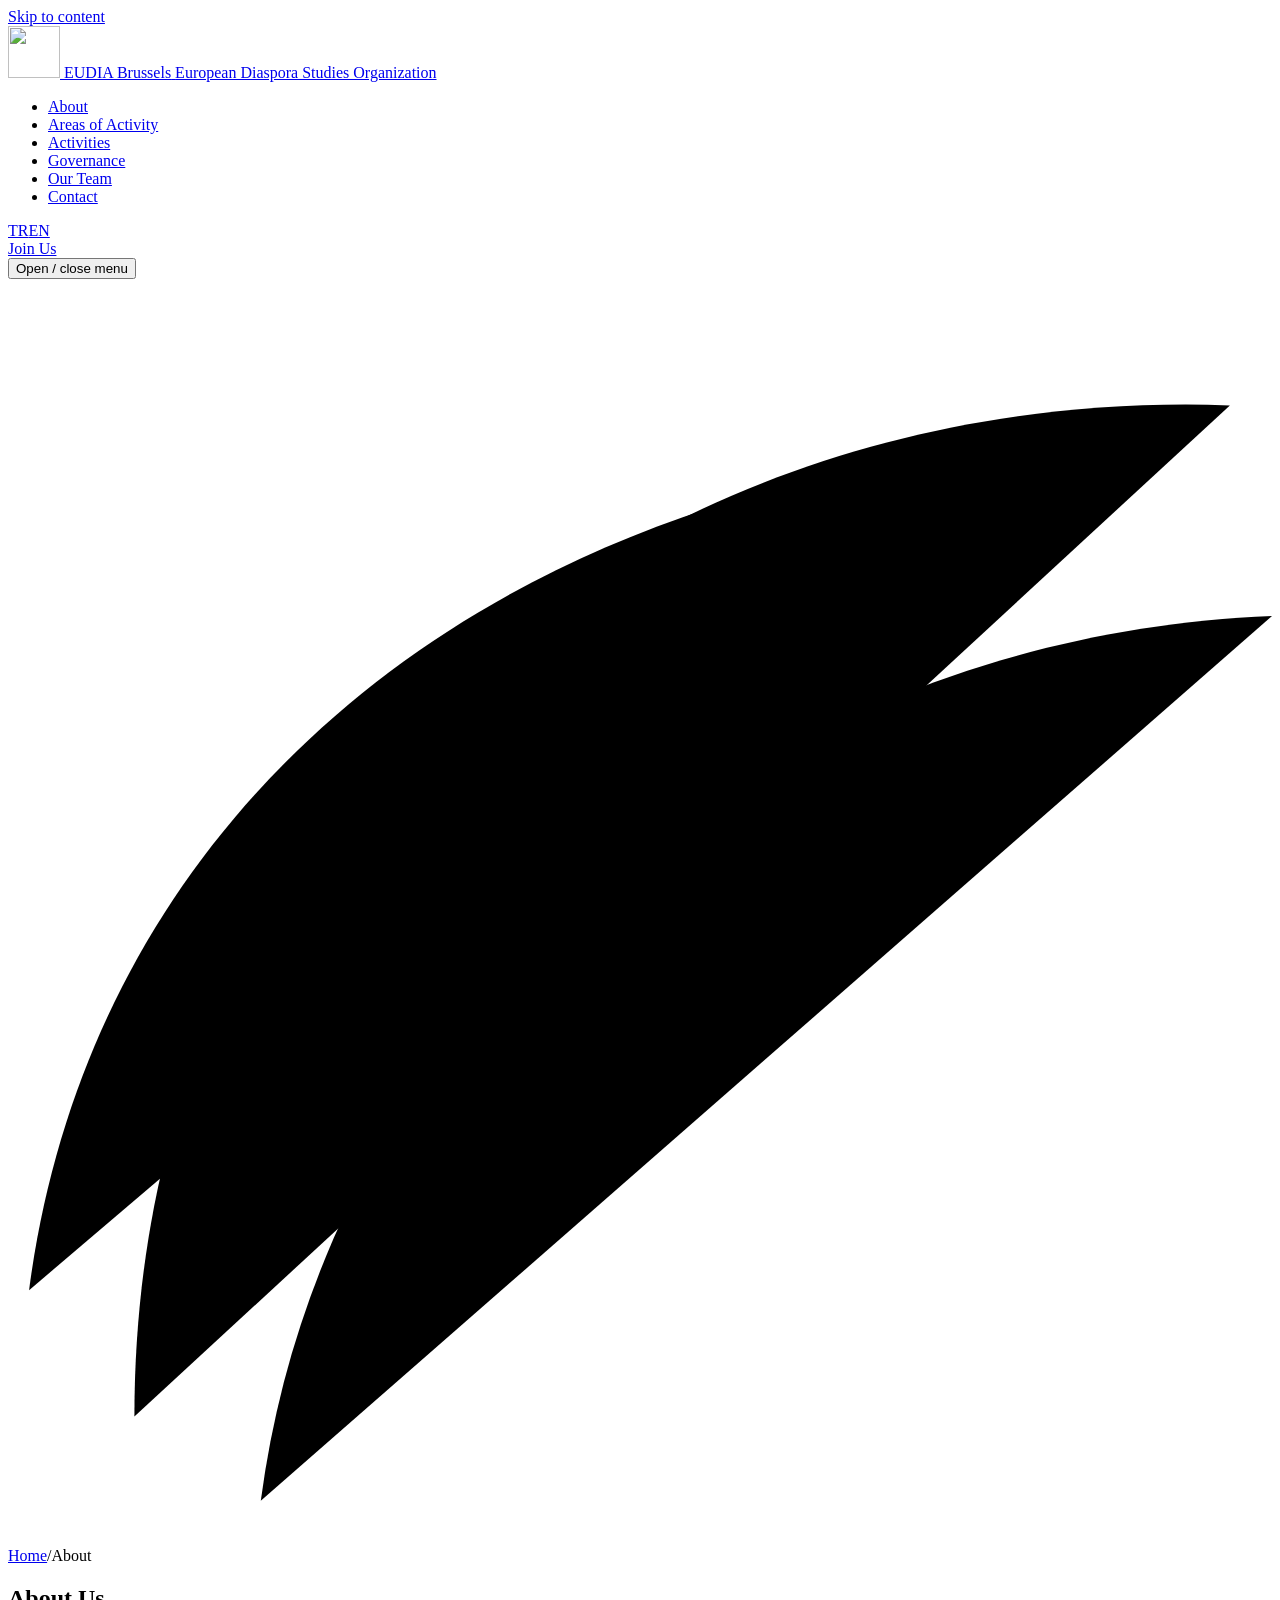
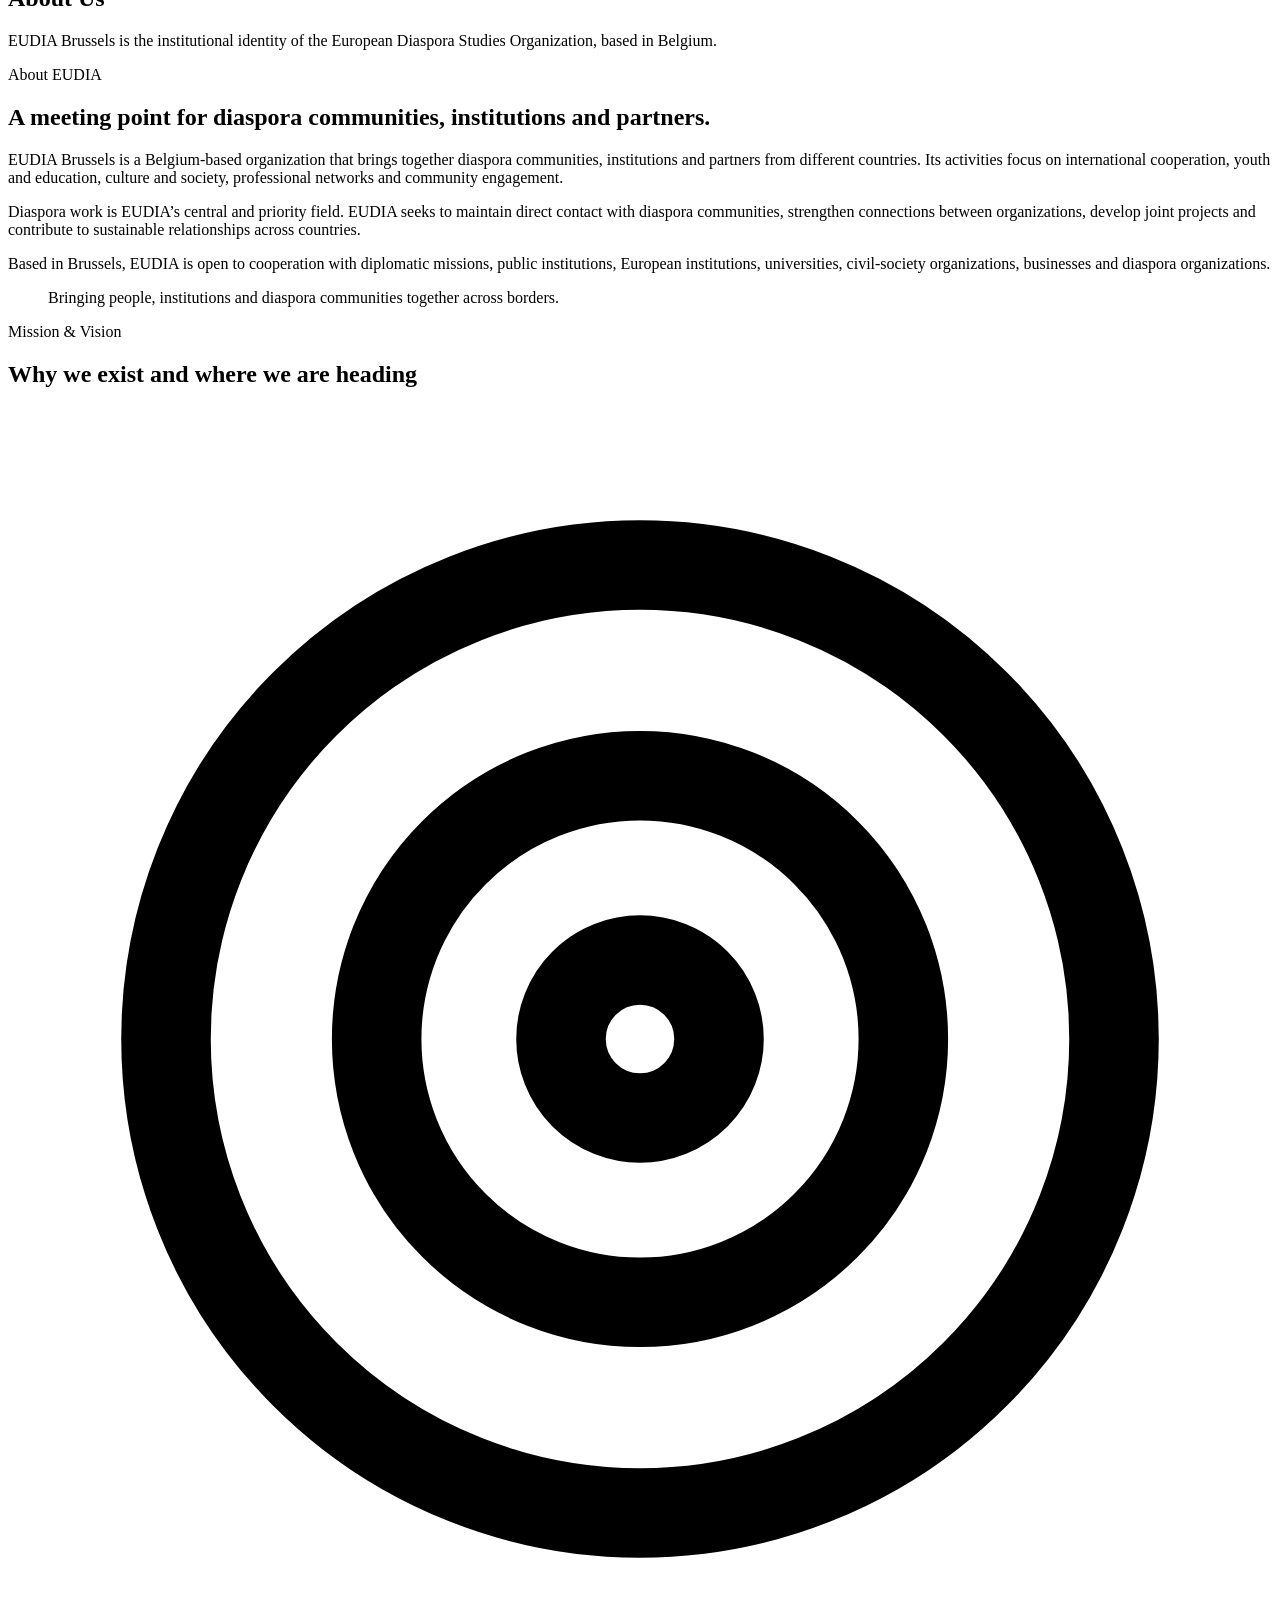
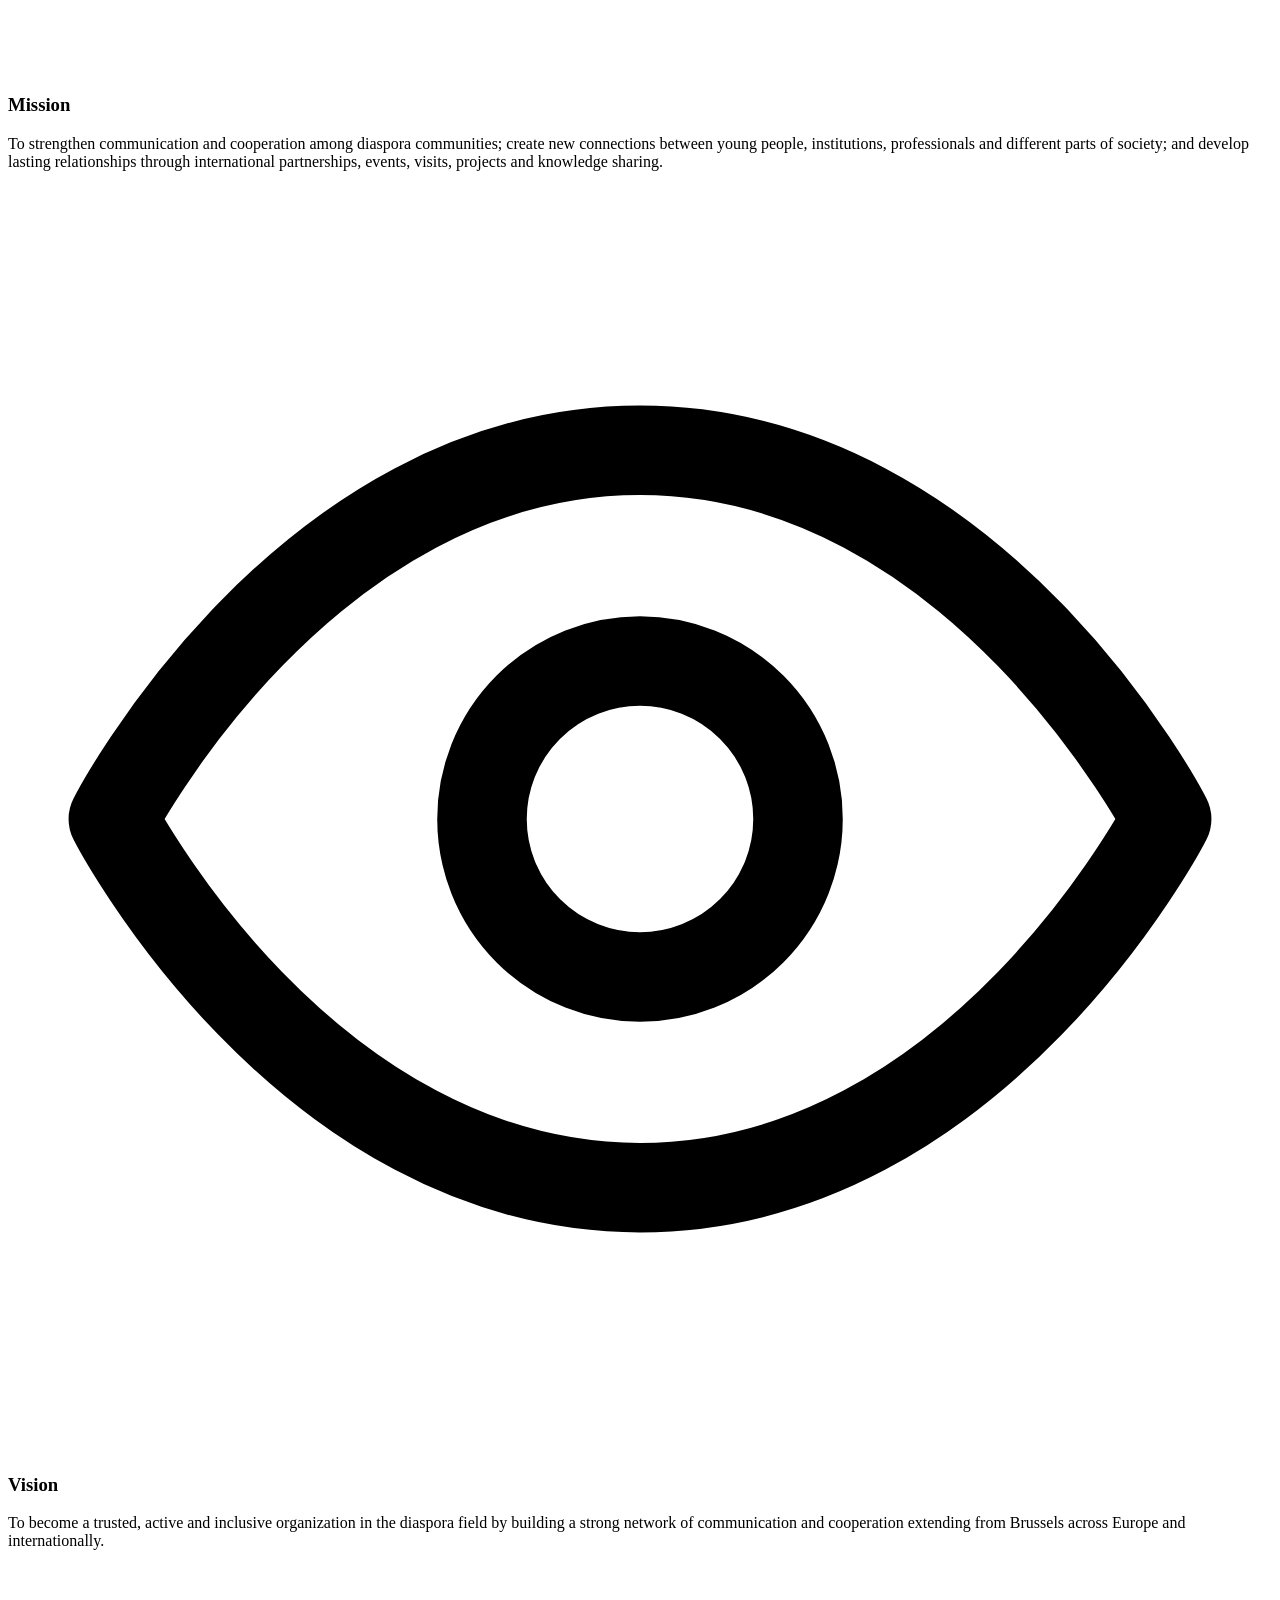
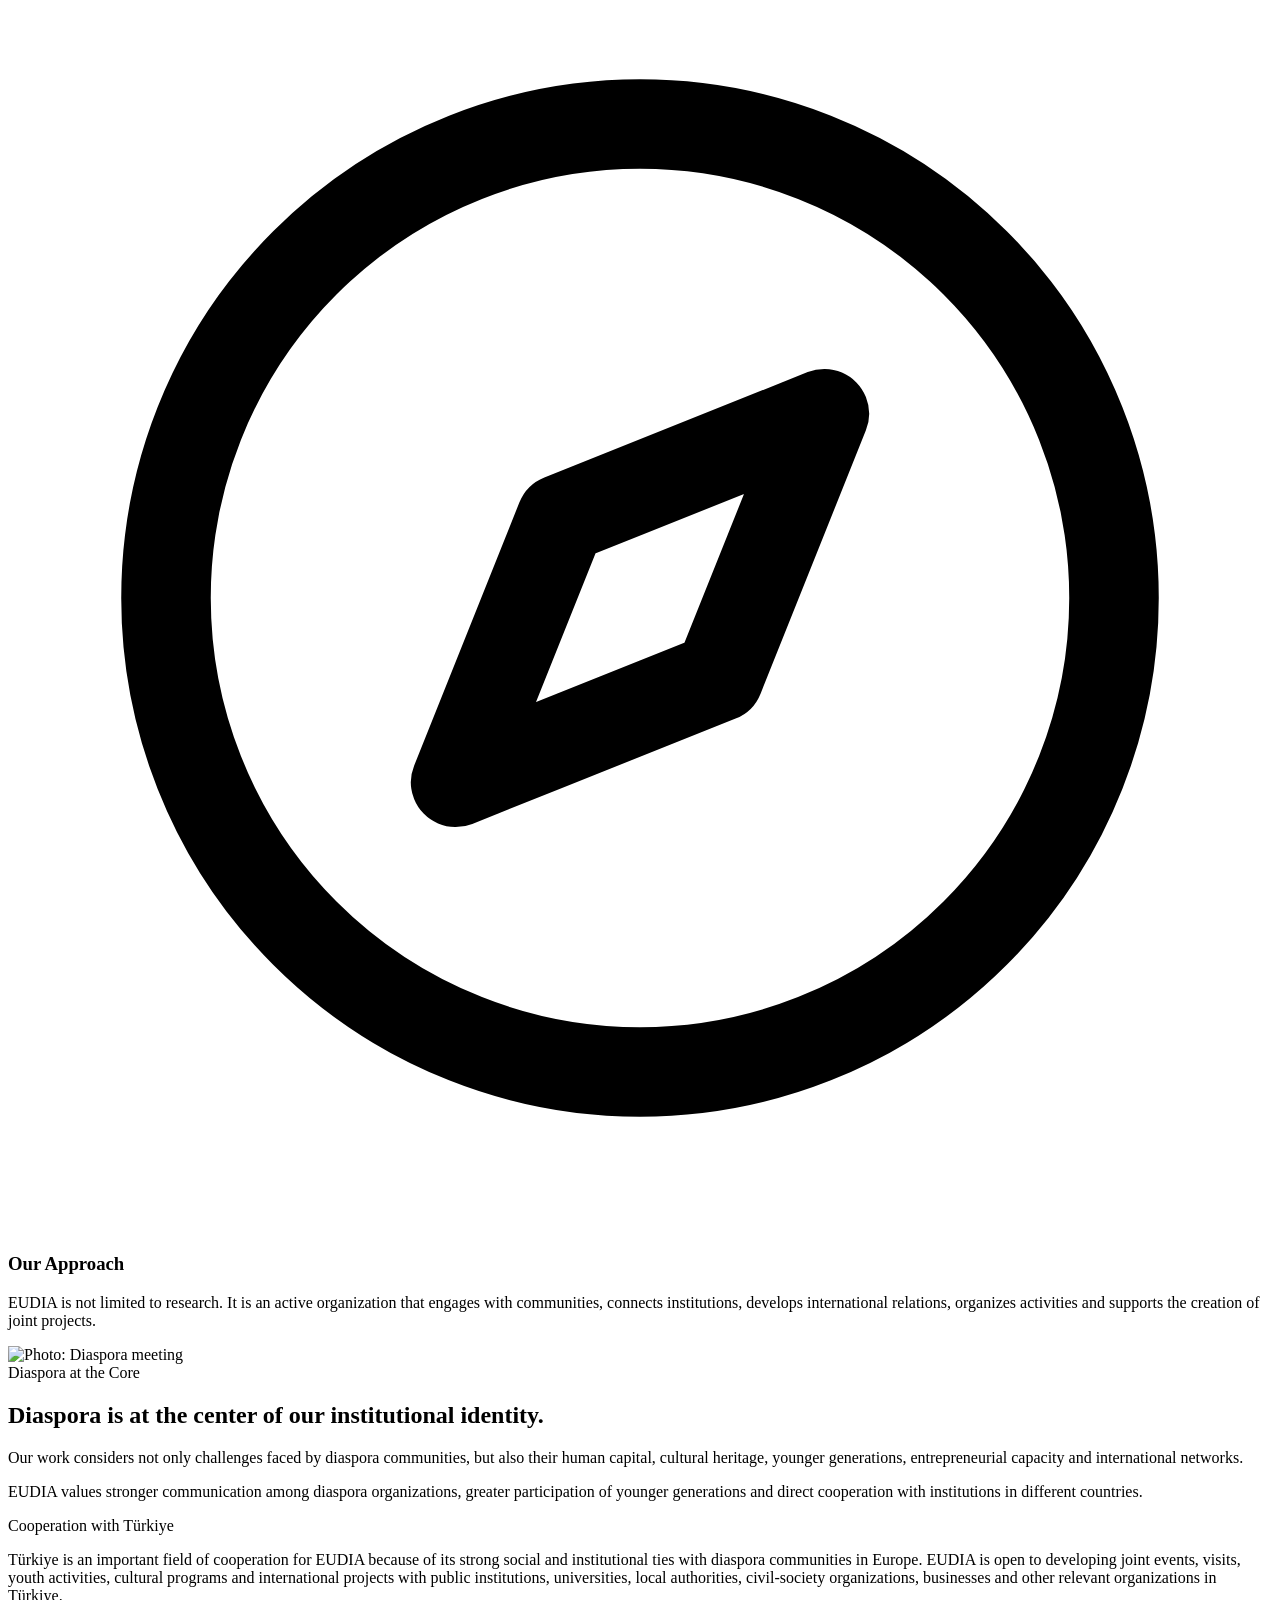
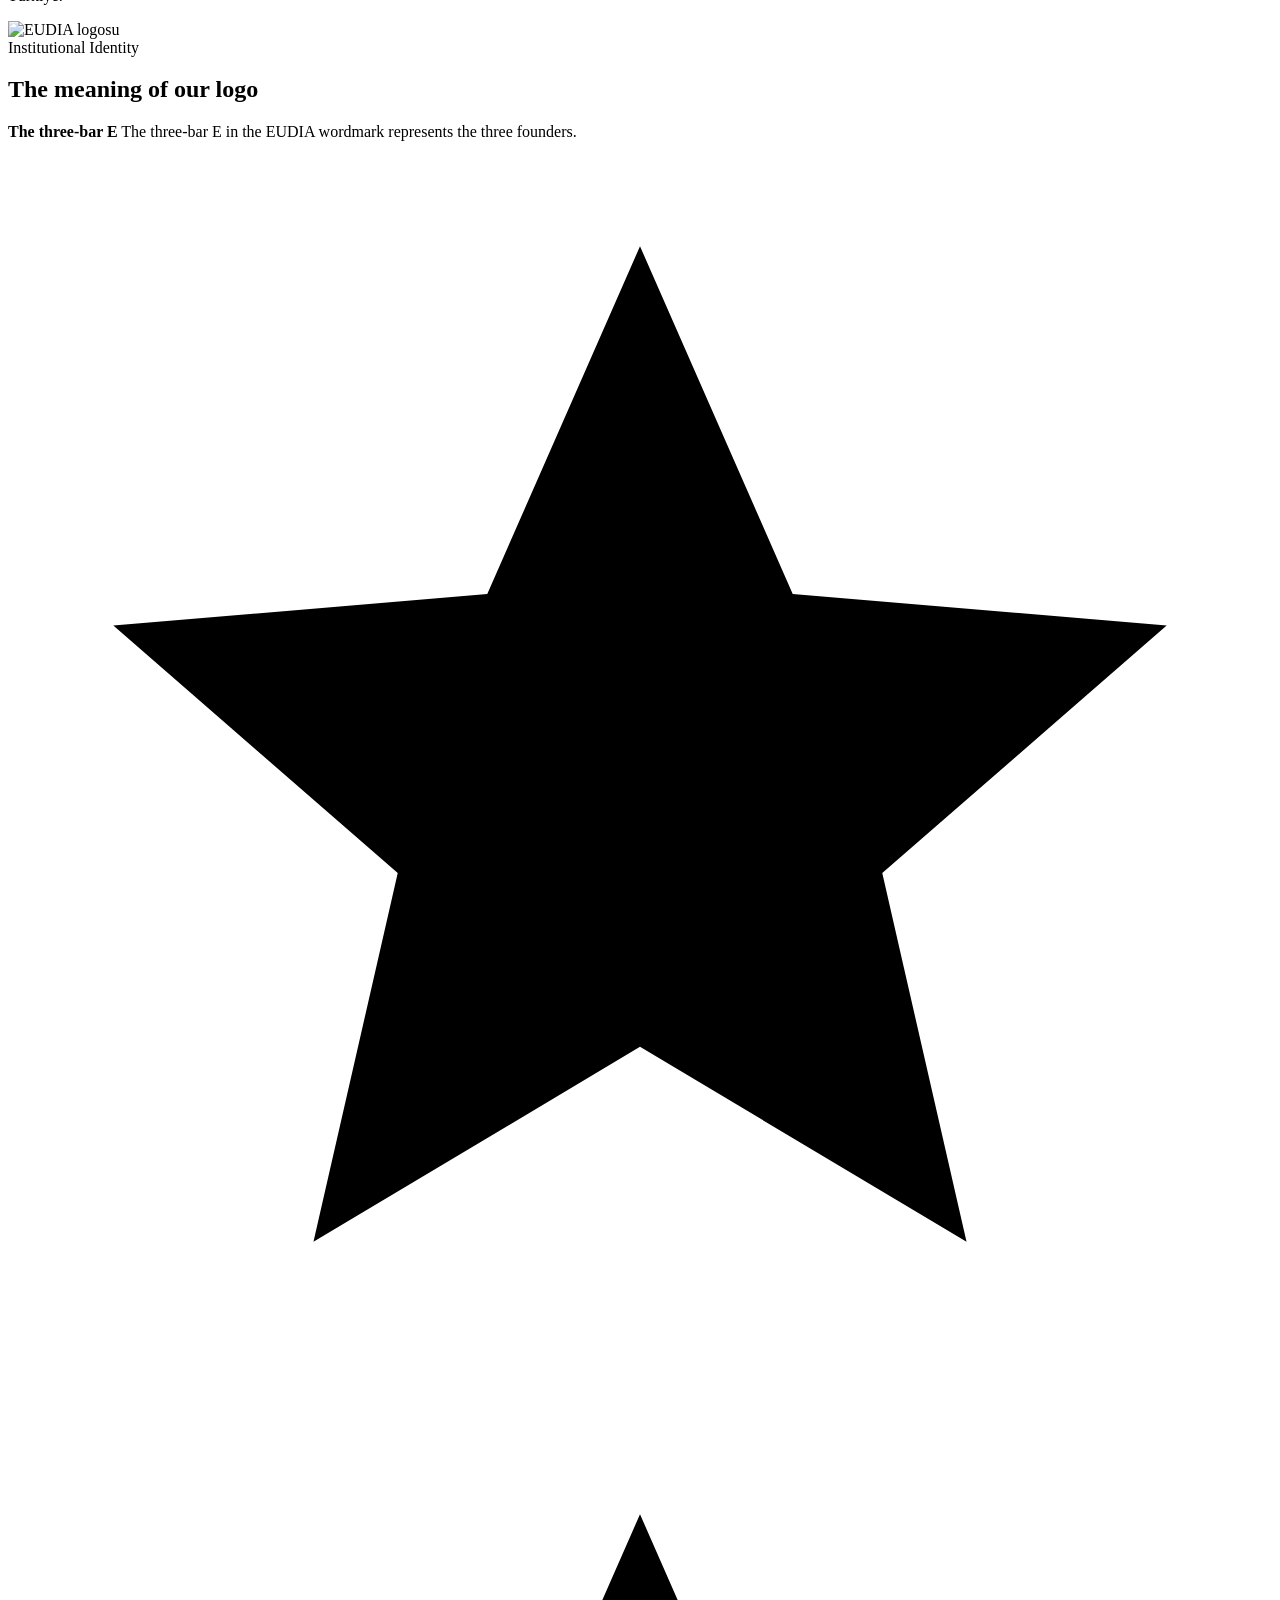
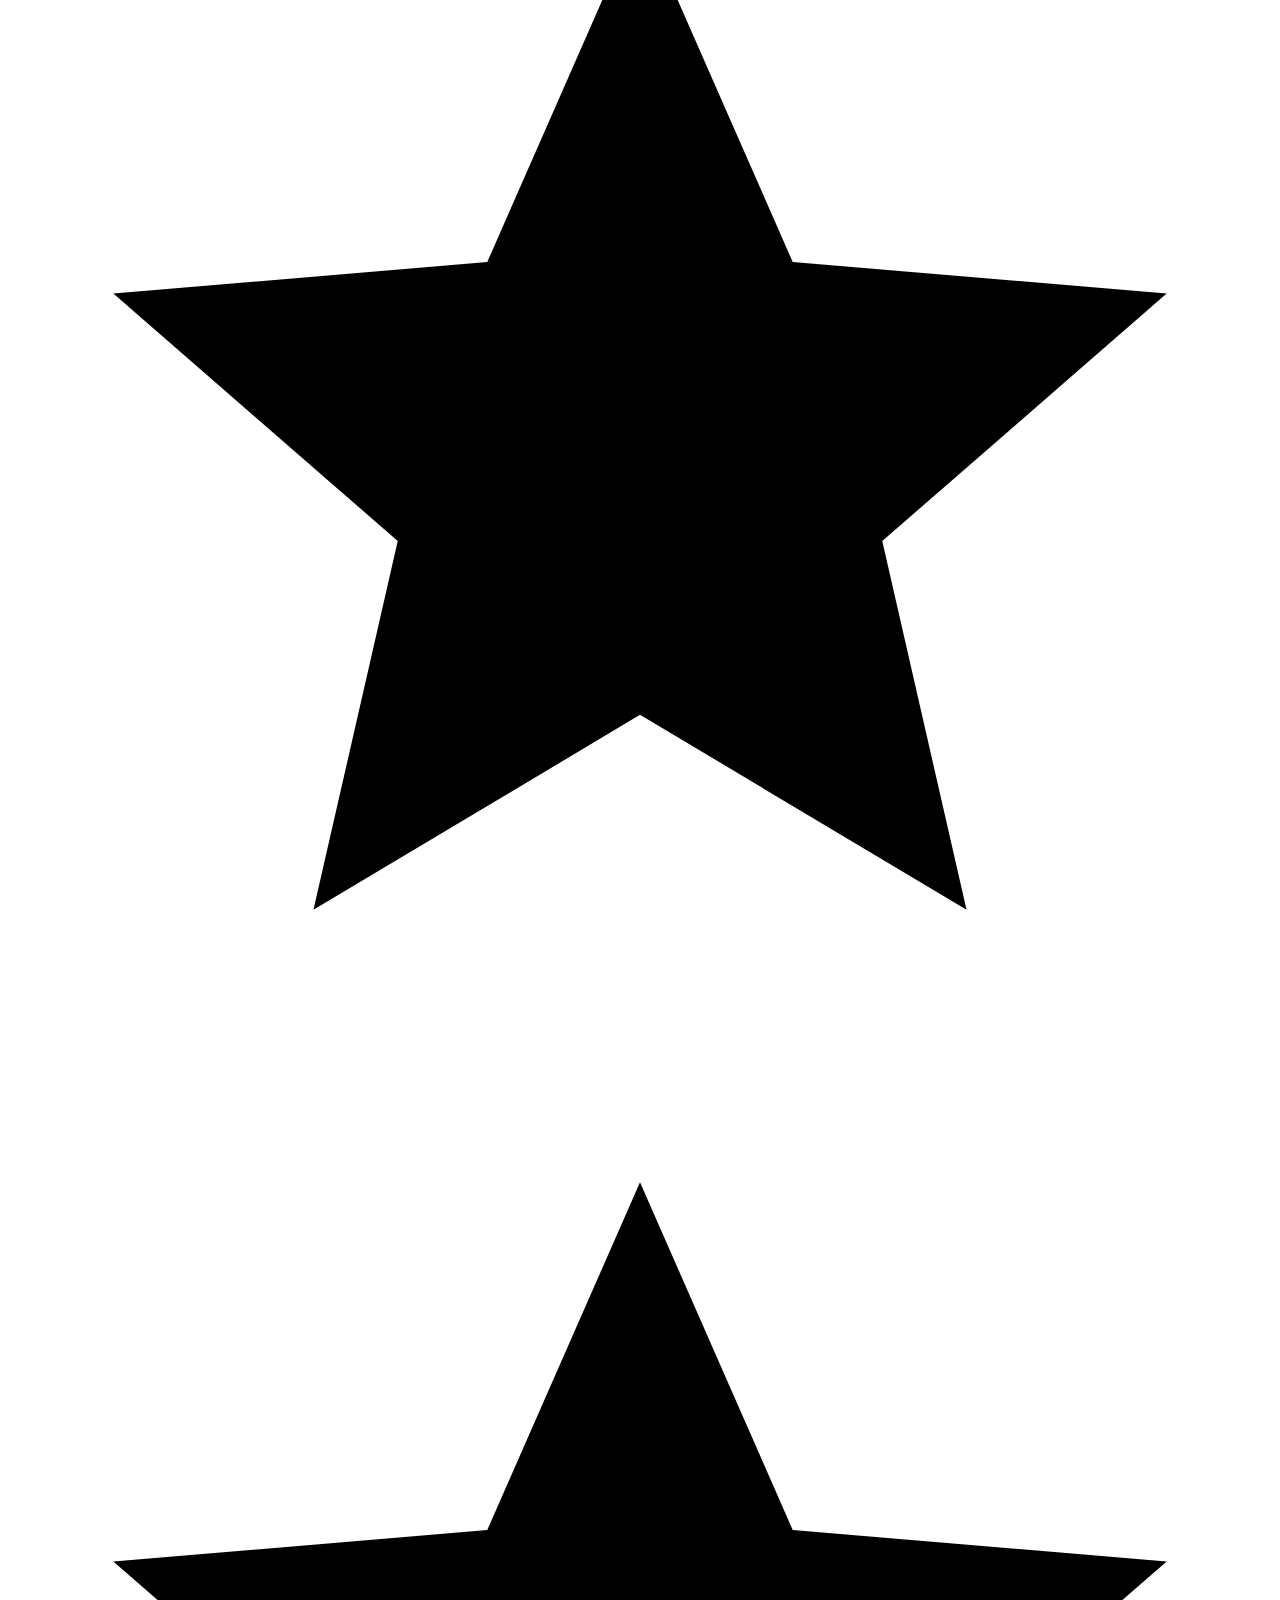
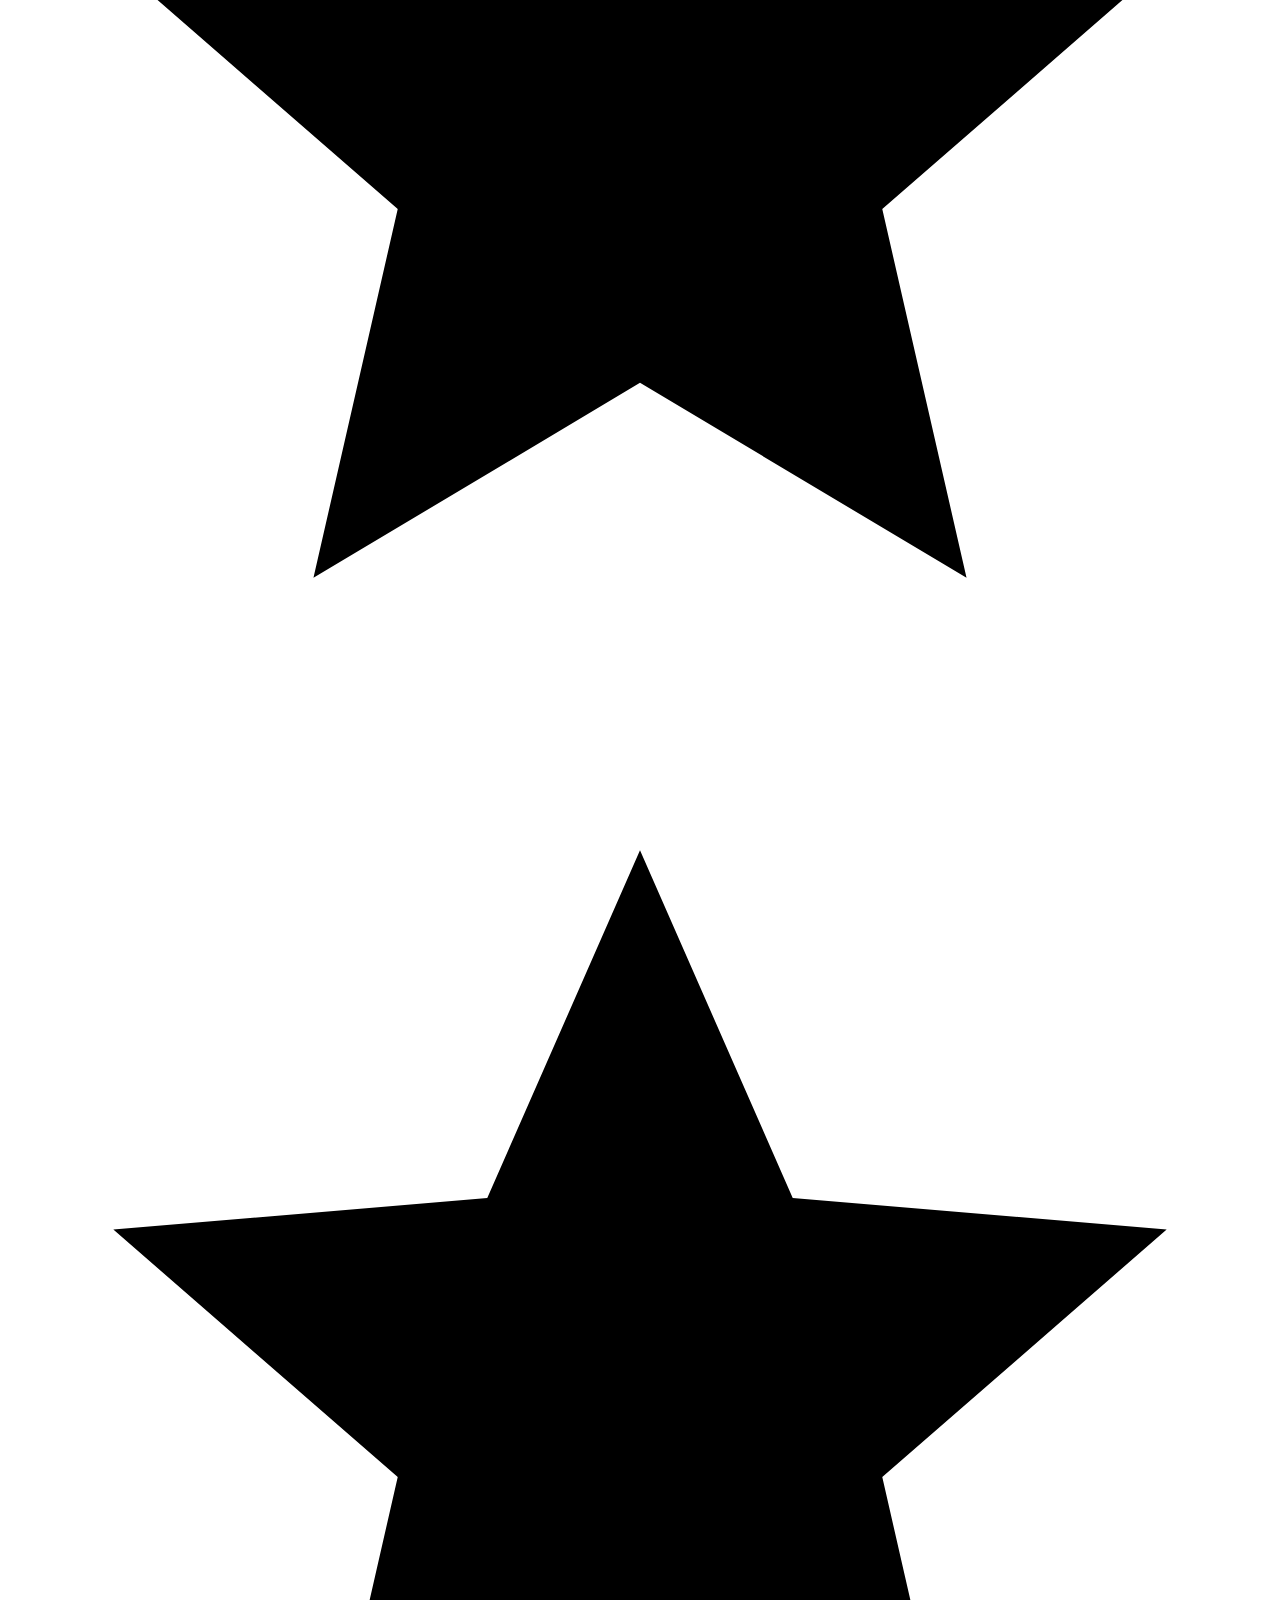
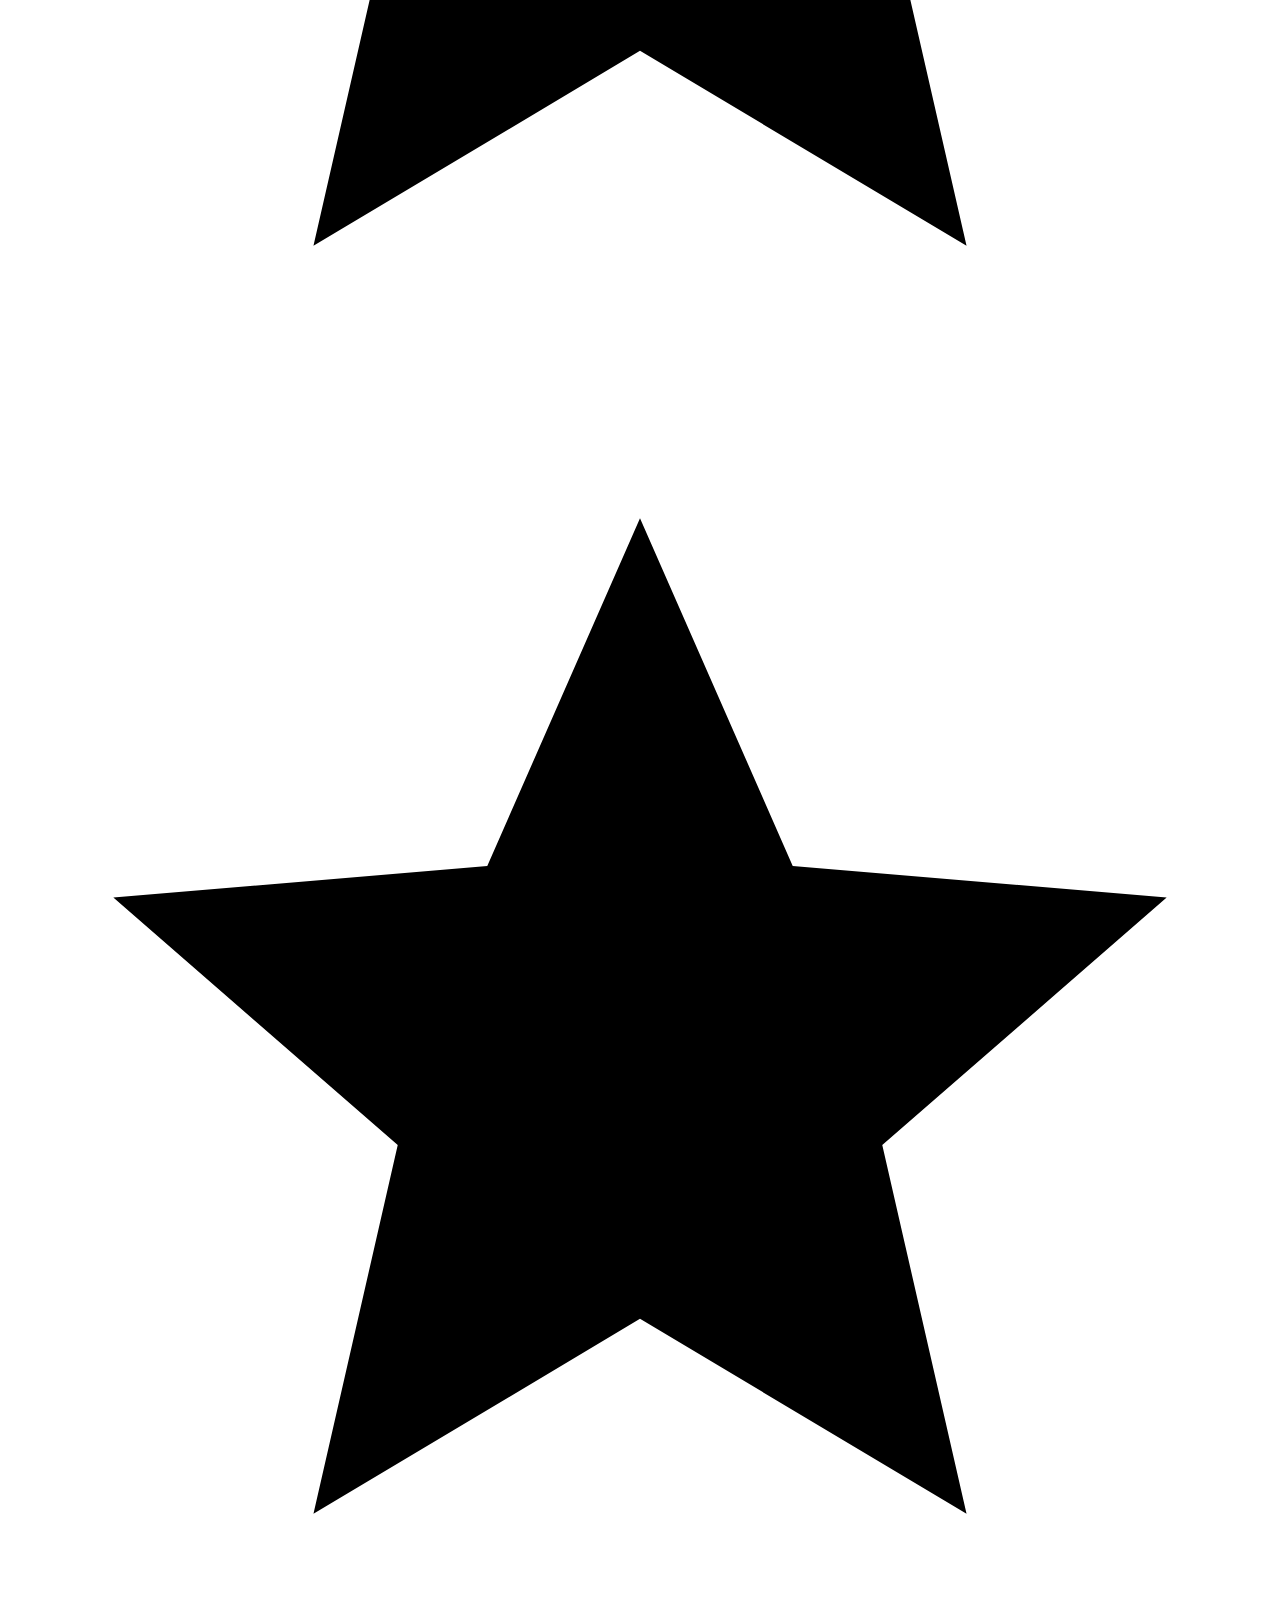
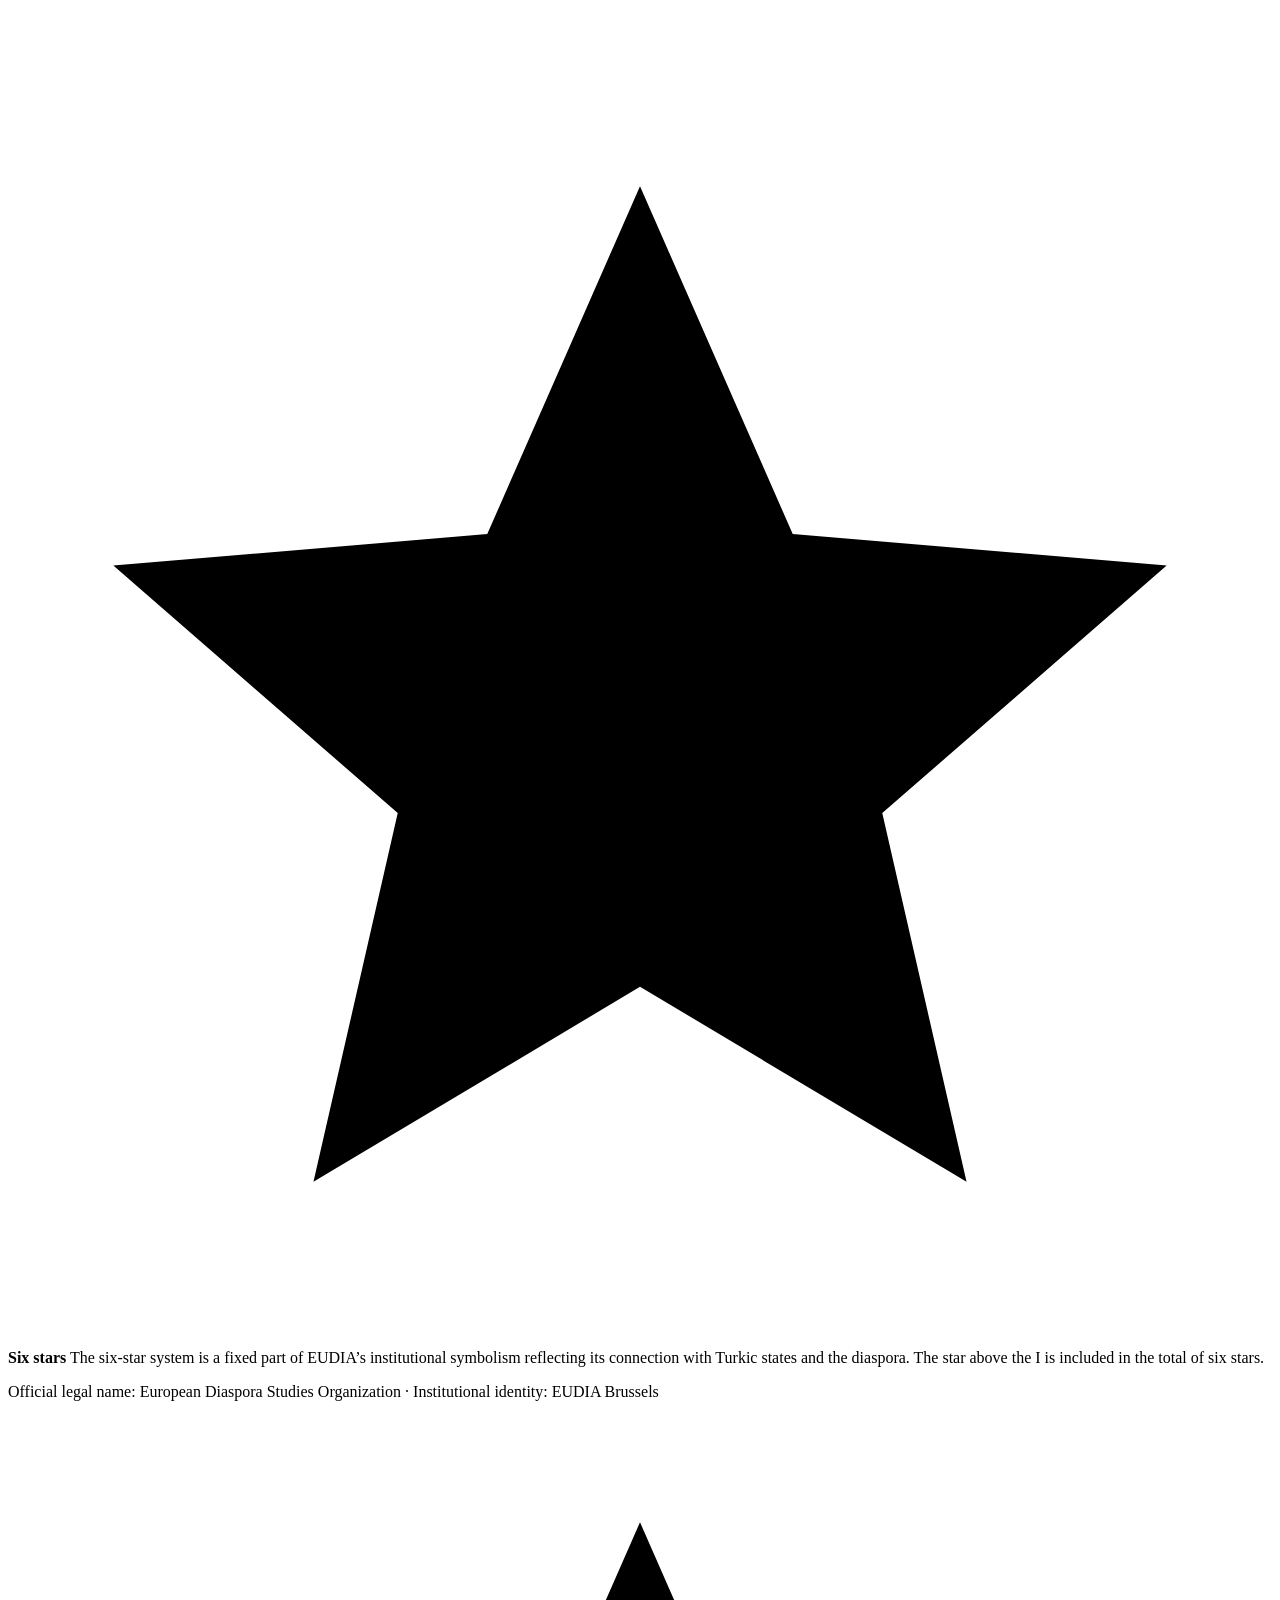
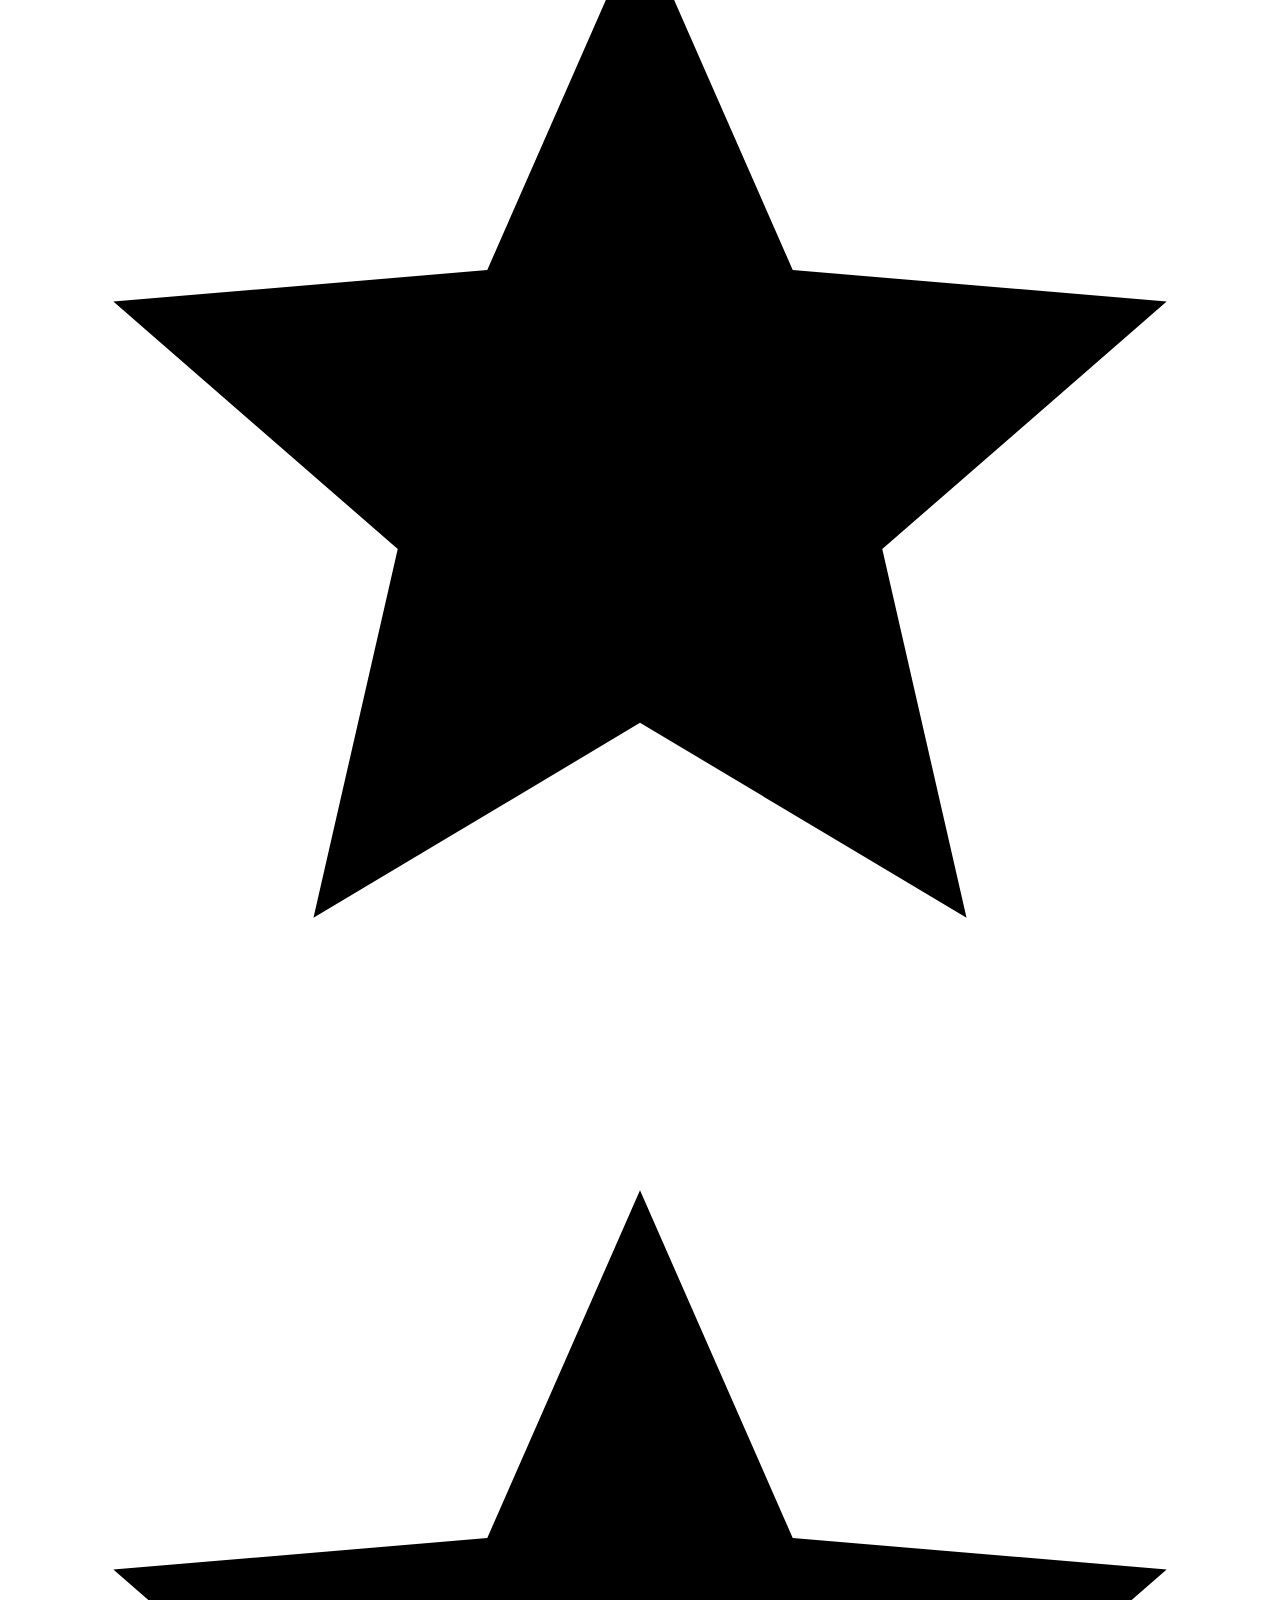
==== About_en.html @ 7c7d0f90 "Add files via upload" ====
<!DOCTYPE html>
<html lang="en">
<head>
  <meta charset="UTF-8">
  <meta name="viewport" content="width=device-width, initial-scale=1">
  <title>About — EUDIA Brussels</title>
  <meta name="description" content="The mission, vision, approach and institutional identity of EUDIA Brussels.">
  <meta name="theme-color" content="#0048B7">

  <meta property="og:type" content="website">
  <meta property="og:site_name" content="EUDIA Brussels">
  <meta property="og:title" content="About — EUDIA Brussels">
  <meta property="og:description" content="The mission, vision, approach and institutional identity of EUDIA Brussels.">
  <meta property="og:locale" content="en_GB">
  <meta property="og:image" content="../img/logo/eudia-logo.jpg">

  <link rel="alternate" hreflang="tr" href="About_tr.html">
  <link rel="icon" type="image/png" href="../img/logo/favicon.png">
  <link rel="apple-touch-icon" href="../img/logo/eudia-logo.jpg">

  <link rel="preconnect" href="https://fonts.googleapis.com">
  <link rel="preconnect" href="https://fonts.gstatic.com" crossorigin>
  <link rel="stylesheet" href="https://fonts.googleapis.com/css2?family=Inter:wght@400;500;600;700&amp;family=Source+Serif+4:ital,opsz,wght@0,8..60,500;0,8..60,600;0,8..60,700;1,8..60,500&amp;display=swap">

  <link rel="stylesheet" href="../css/common.css">
  <link rel="stylesheet" href="../css/About.css">
</head>
<body class="page-about">

<a class="skip-link" href="#main">Skip to content</a>

<header class="site-header" data-header>
  <div class="container header__inner">
    <a class="brand" href="MainPage_en.html" aria-label="EUDIA Brussels — Home">
      <img class="brand__logo" src="../img/logo/eudia-logo.jpg" alt="" width="52" height="52">
      <span class="brand__text">
        <span class="brand__name">EUDIA Brussels</span>
        <span class="brand__sub" lang="en">European Diaspora Studies Organization</span>
      </span>
    </a>

    <nav class="nav" id="site-nav" aria-label="Main menu">
      <ul class="nav__list">
        <li><a class="nav__link is-active" aria-current="page" href="About_en.html">About</a></li>
        <li><a class="nav__link" href="Calisma_alanlari_en.html">Areas of Activity</a></li>
        <li><a class="nav__link" href="Faaliyetler_en.html">Activities</a></li>
        <li><a class="nav__link" href="Yonetim_en.html">Governance</a></li>
        <li><a class="nav__link" href="Ekibimiz_en.html">Our Team</a></li>
        <li><a class="nav__link" href="Iletisim_en.html">Contact</a></li>
      </ul>
      <div class="nav__actions">
        <div class="lang-switch" role="group" aria-label="Language">
          <a href="About_tr.html" hreflang="tr" lang="tr" aria-label="Türkçe">TR</a><a href="About_en.html" hreflang="en" lang="en" aria-current="true" aria-label="English">EN</a>
        </div>
        <a class="btn btn--primary btn--sm" href="#" data-join>Join Us</a>
      </div>
    </nav>

    <button class="menu-toggle" type="button" aria-expanded="false" aria-controls="site-nav">
      <span></span><span></span><span></span>
      <span class="sr-only">Open / close menu</span>
    </button>
  </div>
</header>

<main id="main">

  <section class="page-hero">
    <svg class="deco-arcs" viewBox="0 0 600 600" aria-hidden="true"><path d="M60 540 C 60 240, 300 50, 580 60"/><path d="M10 480 C 40 250, 230 100, 480 80"/><path d="M120 580 C 150 350, 350 170, 600 160"/></svg>
    <div class="container">
      <div class="page-hero__inner hero-anim">
        <nav class="breadcrumb" aria-label="Breadcrumb">
          <a href="MainPage_en.html">Home</a><span aria-hidden="true">/</span><span>About</span>
        </nav>
        <span class="gold-rule"></span>
        <h1>About Us</h1>
        <p>EUDIA Brussels is the institutional identity of the European Diaspora Studies Organization, based in Belgium.</p>
      </div>
    </div>
  </section>

  <!-- Giriş -->
  <section class="section">
    <div class="container">
      <div class="about-intro__grid">
        <div class="about-intro__head reveal reveal--left">
          <span class="eyebrow">About EUDIA</span>
          <h2 class="section-title">A meeting point for diaspora communities, institutions and partners.</h2>
          <span class="gold-rule"></span>
        </div>
        <div class="about-intro__body reveal reveal--right">
          <p class="lead">EUDIA Brussels is a Belgium-based organization that brings together diaspora communities, institutions and partners from different countries. Its activities focus on international cooperation, youth and education, culture and society, professional networks and community engagement.</p>
          <p class="lead">Diaspora work is EUDIA’s central and priority field. EUDIA seeks to maintain direct contact with diaspora communities, strengthen connections between organizations, develop joint projects and contribute to sustainable relationships across countries.</p>
          <p class="lead">Based in Brussels, EUDIA is open to cooperation with diplomatic missions, public institutions, European institutions, universities, civil-society organizations, businesses and diaspora organizations.</p>
          <blockquote class="highlight-quote">Bringing people, institutions and diaspora communities together across borders.</blockquote>
        </div>
      </div>
    </div>
  </section>

  <!-- Misyon / Vizyon / Yaklaşım -->
  <section class="section section--white">
    <div class="container">
      <div class="section-head section-head--center reveal">
        <span class="eyebrow">Mission & Vision</span>
        <h2 class="section-title">Why we exist and where we are heading</h2>
      </div>
      <div class="grid grid--3" data-stagger="120">
        <article class="card card--accent card--lift mva-card reveal">
          <span class="icon-badge"><svg viewBox="0 0 24 24" fill="none" stroke="currentColor" stroke-width="1.7" stroke-linecap="round" stroke-linejoin="round" aria-hidden="true"><circle cx="12" cy="12" r="9"/><circle cx="12" cy="12" r="5"/><circle cx="12" cy="12" r="1.5"/></svg></span>
          <h3>Mission</h3>
          <p>To strengthen communication and cooperation among diaspora communities; create new connections between young people, institutions, professionals and different parts of society; and develop lasting relationships through international partnerships, events, visits, projects and knowledge sharing.</p>
        </article>
        <article class="card card--accent card--lift mva-card reveal">
          <span class="icon-badge"><svg viewBox="0 0 24 24" fill="none" stroke="currentColor" stroke-width="1.7" stroke-linecap="round" stroke-linejoin="round" aria-hidden="true"><path d="M2 12s3.6-7 10-7 10 7 10 7-3.6 7-10 7S2 12 2 12z"/><circle cx="12" cy="12" r="3"/></svg></span>
          <h3>Vision</h3>
          <p>To become a trusted, active and inclusive organization in the diaspora field by building a strong network of communication and cooperation extending from Brussels across Europe and internationally.</p>
        </article>
        <article class="card card--accent card--lift mva-card reveal">
          <span class="icon-badge"><svg viewBox="0 0 24 24" fill="none" stroke="currentColor" stroke-width="1.7" stroke-linecap="round" stroke-linejoin="round" aria-hidden="true"><circle cx="12" cy="12" r="9"/><path d="M15.5 8.5l-2 5-5 2 2-5z"/></svg></span>
          <h3>Our Approach</h3>
          <p>EUDIA is not limited to research. It is an active organization that engages with communities, connects institutions, develops international relations, organizes activities and supports the creation of joint projects.</p>
        </article>
      </div>
    </div>
  </section>

  <!-- Diaspora ve Türkiye -->
  <section class="section">
    <div class="container">
      <div class="split">
        <div class="reveal reveal--left">
          <div class="photo" data-photo data-label="Photo: Diaspora meeting"><img src="../img/genel/diaspora.jpg" alt="Photo: Diaspora meeting" loading="lazy" decoding="async"></div>
        </div>
        <div class="split__text reveal reveal--right">
          <div class="split__block">
            <span class="eyebrow">Diaspora at the Core</span>
            <h2>Diaspora is at the center of our institutional identity.</h2>
            <p class="lead">Our work considers not only challenges faced by diaspora communities, but also their human capital, cultural heritage, younger generations, entrepreneurial capacity and international networks.</p>
            <p class="lead">EUDIA values stronger communication among diaspora organizations, greater participation of younger generations and direct cooperation with institutions in different countries.</p>
          </div>
          <div class="split__divider"></div>
          <div class="split__block">
            <span class="eyebrow">Cooperation with Türkiye</span>
            <p class="lead">Türkiye is an important field of cooperation for EUDIA because of its strong social and institutional ties with diaspora communities in Europe. EUDIA is open to developing joint events, visits, youth activities, cultural programs and international projects with public institutions, universities, local authorities, civil-society organizations, businesses and other relevant organizations in Türkiye.</p>
          </div>
        </div>
      </div>
    </div>
  </section>

  <!-- Kurumsal kimlik -->
  <section class="section section--navy">
    <div class="container">
      <div class="identity" data-identity>
        <div class="identity__logo reveal reveal--zoom">
          <img src="../img/logo/eudia-logo.jpg" alt="EUDIA logosu" width="800" height="800" loading="lazy">
        </div>
        <div class="identity__text reveal reveal--right">
          <span class="eyebrow eyebrow--gold">Institutional Identity</span>
          <h2 class="section-title">The meaning of our logo</h2>
          <div class="identity__facts">
            <div class="identity__fact">
              <div class="bars" aria-hidden="true"><i></i><i></i><i></i></div>
              <strong>The three-bar E</strong>
              <span>The three-bar E in the EUDIA wordmark represents the three founders.</span>
            </div>
            <div class="identity__fact">
              <div class="stars" aria-hidden="true"><svg viewBox="0 0 24 24" aria-hidden="true"><path d="M12 2l2.9 6.6 7.1.6-5.4 4.7 1.6 7L12 17.2 5.8 20.9l1.6-7L2 9.2l7.1-.6z"/></svg><svg viewBox="0 0 24 24" aria-hidden="true"><path d="M12 2l2.9 6.6 7.1.6-5.4 4.7 1.6 7L12 17.2 5.8 20.9l1.6-7L2 9.2l7.1-.6z"/></svg><svg viewBox="0 0 24 24" aria-hidden="true"><path d="M12 2l2.9 6.6 7.1.6-5.4 4.7 1.6 7L12 17.2 5.8 20.9l1.6-7L2 9.2l7.1-.6z"/></svg><svg viewBox="0 0 24 24" aria-hidden="true"><path d="M12 2l2.9 6.6 7.1.6-5.4 4.7 1.6 7L12 17.2 5.8 20.9l1.6-7L2 9.2l7.1-.6z"/></svg><svg viewBox="0 0 24 24" aria-hidden="true"><path d="M12 2l2.9 6.6 7.1.6-5.4 4.7 1.6 7L12 17.2 5.8 20.9l1.6-7L2 9.2l7.1-.6z"/></svg><svg viewBox="0 0 24 24" aria-hidden="true"><path d="M12 2l2.9 6.6 7.1.6-5.4 4.7 1.6 7L12 17.2 5.8 20.9l1.6-7L2 9.2l7.1-.6z"/></svg></div>
              <strong>Six stars</strong>
              <span>The six-star system is a fixed part of EUDIA’s institutional symbolism reflecting its connection with Turkic states and the diaspora. The star above the I is included in the total of six stars.</span>
            </div>
          </div>
          <p class="legal-line">Official legal name: European Diaspora Studies Organization · Institutional identity: EUDIA Brussels</p>
        </div>
      </div>
    </div>
  </section>

  <section class="cta-band" aria-labelledby="cta-title">
    <div class="container">
      <div class="cta-band__inner reveal">
        <div class="cta-band__text">
          <div class="stars stars--twinkle" aria-hidden="true"><svg viewBox="0 0 24 24" aria-hidden="true"><path d="M12 2l2.9 6.6 7.1.6-5.4 4.7 1.6 7L12 17.2 5.8 20.9l1.6-7L2 9.2l7.1-.6z"/></svg><svg viewBox="0 0 24 24" aria-hidden="true"><path d="M12 2l2.9 6.6 7.1.6-5.4 4.7 1.6 7L12 17.2 5.8 20.9l1.6-7L2 9.2l7.1-.6z"/></svg><svg viewBox="0 0 24 24" aria-hidden="true"><path d="M12 2l2.9 6.6 7.1.6-5.4 4.7 1.6 7L12 17.2 5.8 20.9l1.6-7L2 9.2l7.1-.6z"/></svg><svg viewBox="0 0 24 24" aria-hidden="true"><path d="M12 2l2.9 6.6 7.1.6-5.4 4.7 1.6 7L12 17.2 5.8 20.9l1.6-7L2 9.2l7.1-.6z"/></svg><svg viewBox="0 0 24 24" aria-hidden="true"><path d="M12 2l2.9 6.6 7.1.6-5.4 4.7 1.6 7L12 17.2 5.8 20.9l1.6-7L2 9.2l7.1-.6z"/></svg><svg viewBox="0 0 24 24" aria-hidden="true"><path d="M12 2l2.9 6.6 7.1.6-5.4 4.7 1.6 7L12 17.2 5.8 20.9l1.6-7L2 9.2l7.1-.6z"/></svg></div>
          <h2 id="cta-title">Become part of our community.</h2>
          <p>Join us to volunteer, take part in our projects or build a partnership with your organization.</p>
        </div>
        <div class="cta-band__actions">
          <a class="btn btn--gold btn--lg" href="#" data-join>Join Us <span class="arrow" aria-hidden="true">→</span></a>
          <a class="btn btn--outline-light btn--lg" href="Iletisim_en.html">Get in Touch</a>
        </div>
      </div>
    </div>
  </section>

</main>

<footer class="site-footer">
  <div class="container">
    <div class="footer__grid">
      <div class="footer__brand">
        <a class="brand" href="MainPage_en.html">
          <img class="brand__logo" src="../img/logo/eudia-logo.jpg" alt="" width="52" height="52" loading="lazy">
          <span class="brand__text"><span class="brand__name">EUDIA Brussels</span></span>
        </a>
        <p>A Brussels-based independent civil-society organization building bridges between diaspora communities, institutions and partners from different countries.</p>
        <div class="stars stars--twinkle" aria-hidden="true"><svg viewBox="0 0 24 24" aria-hidden="true"><path d="M12 2l2.9 6.6 7.1.6-5.4 4.7 1.6 7L12 17.2 5.8 20.9l1.6-7L2 9.2l7.1-.6z"/></svg><svg viewBox="0 0 24 24" aria-hidden="true"><path d="M12 2l2.9 6.6 7.1.6-5.4 4.7 1.6 7L12 17.2 5.8 20.9l1.6-7L2 9.2l7.1-.6z"/></svg><svg viewBox="0 0 24 24" aria-hidden="true"><path d="M12 2l2.9 6.6 7.1.6-5.4 4.7 1.6 7L12 17.2 5.8 20.9l1.6-7L2 9.2l7.1-.6z"/></svg><svg viewBox="0 0 24 24" aria-hidden="true"><path d="M12 2l2.9 6.6 7.1.6-5.4 4.7 1.6 7L12 17.2 5.8 20.9l1.6-7L2 9.2l7.1-.6z"/></svg><svg viewBox="0 0 24 24" aria-hidden="true"><path d="M12 2l2.9 6.6 7.1.6-5.4 4.7 1.6 7L12 17.2 5.8 20.9l1.6-7L2 9.2l7.1-.6z"/></svg><svg viewBox="0 0 24 24" aria-hidden="true"><path d="M12 2l2.9 6.6 7.1.6-5.4 4.7 1.6 7L12 17.2 5.8 20.9l1.6-7L2 9.2l7.1-.6z"/></svg></div>
      </div>
      <div>
        <h2 class="footer__title">Organization</h2>
        <ul class="footer__list">
            <li><a href="About_en.html">About</a></li>
            <li><a href="Calisma_alanlari_en.html">Areas of Activity</a></li>
            <li><a href="Faaliyetler_en.html">Activities</a></li>
            <li><a href="Yonetim_en.html">Governance</a></li>
            <li><a href="Ekibimiz_en.html">Our Team</a></li>
            <li><a href="Iletisim_en.html">Contact</a></li>
        </ul>
      </div>
      <div>
        <h2 class="footer__title">Contact</h2>
        <ul class="footer__list">
          <li><a href="https://www.google.com/maps/search/?api=1&query=Excelsiorlaan+71+1930+Zaventem+Belgium" target="_blank" rel="noopener">Excelsiorlaan 71, 1930 Zaventem, Belgium</a></li>
          <li><a href="mailto:info@eudia.be">info@eudia.be</a></li>
          <li><a href="tel:+32484664544">+32 484 66 45 44</a></li>
          <li><a class="footer__social" href="https://www.instagram.com/eu.diaspora" target="_blank" rel="noopener"><svg viewBox="0 0 24 24" fill="none" stroke="currentColor" stroke-width="1.7" stroke-linecap="round" stroke-linejoin="round" aria-hidden="true"><rect x="3" y="3" width="18" height="18" rx="5"/><circle cx="12" cy="12" r="4"/><circle cx="17.5" cy="6.5" r=".8" fill="currentColor"/></svg> @eu.diaspora</a></li>
          <li><a class="footer__social" href="https://www.facebook.com/profile.php?id=61594972829004" target="_blank" rel="noopener"><svg viewBox="0 0 24 24" fill="none" stroke="currentColor" stroke-width="1.7" stroke-linecap="round" stroke-linejoin="round" aria-hidden="true"><path d="M14 21v-8h3l.5-3.5H14V7.8c0-1 .3-1.8 1.8-1.8H18V3a24 24 0 0 0-2.7-.1C12.6 2.9 11 4.5 11 7.4v2.1H8V13h3v8"/></svg> EU Diaspora</a></li>
          <li><a class="footer__social" href="https://x.com/eudiabrussels" target="_blank" rel="noopener"><svg viewBox="0 0 24 24" fill="none" stroke="currentColor" stroke-width="1.7" stroke-linecap="round" stroke-linejoin="round" aria-hidden="true"><path d="M4 4l16 16M20 4L4 20"/></svg> @eudiabrussels</a></li>
        </ul>
      </div>
    </div>
    <div class="footer__bottom">
      <span>© <span data-year>2026</span> EUDIA Brussels. All rights reserved.</span>
      <span>European Diaspora Studies Organization · Non-profit Association (VZW) · KBO 1042.927.271</span>
    </div>
  </div>
</footer>

<button class="back-to-top" type="button" data-back-to-top aria-label="Back to top">
  <svg viewBox="0 0 24 24" fill="none" stroke="currentColor" stroke-width="2" stroke-linecap="round" stroke-linejoin="round" aria-hidden="true"><path d="M12 19V5M5 12l7-7 7 7"/></svg>
</button>
<div class="toast" role="status" aria-live="polite" data-toast></div>

<script src="../javascript/common.js" defer></script>
<script src="../javascript/About.js" defer></script>
</body>
</html>
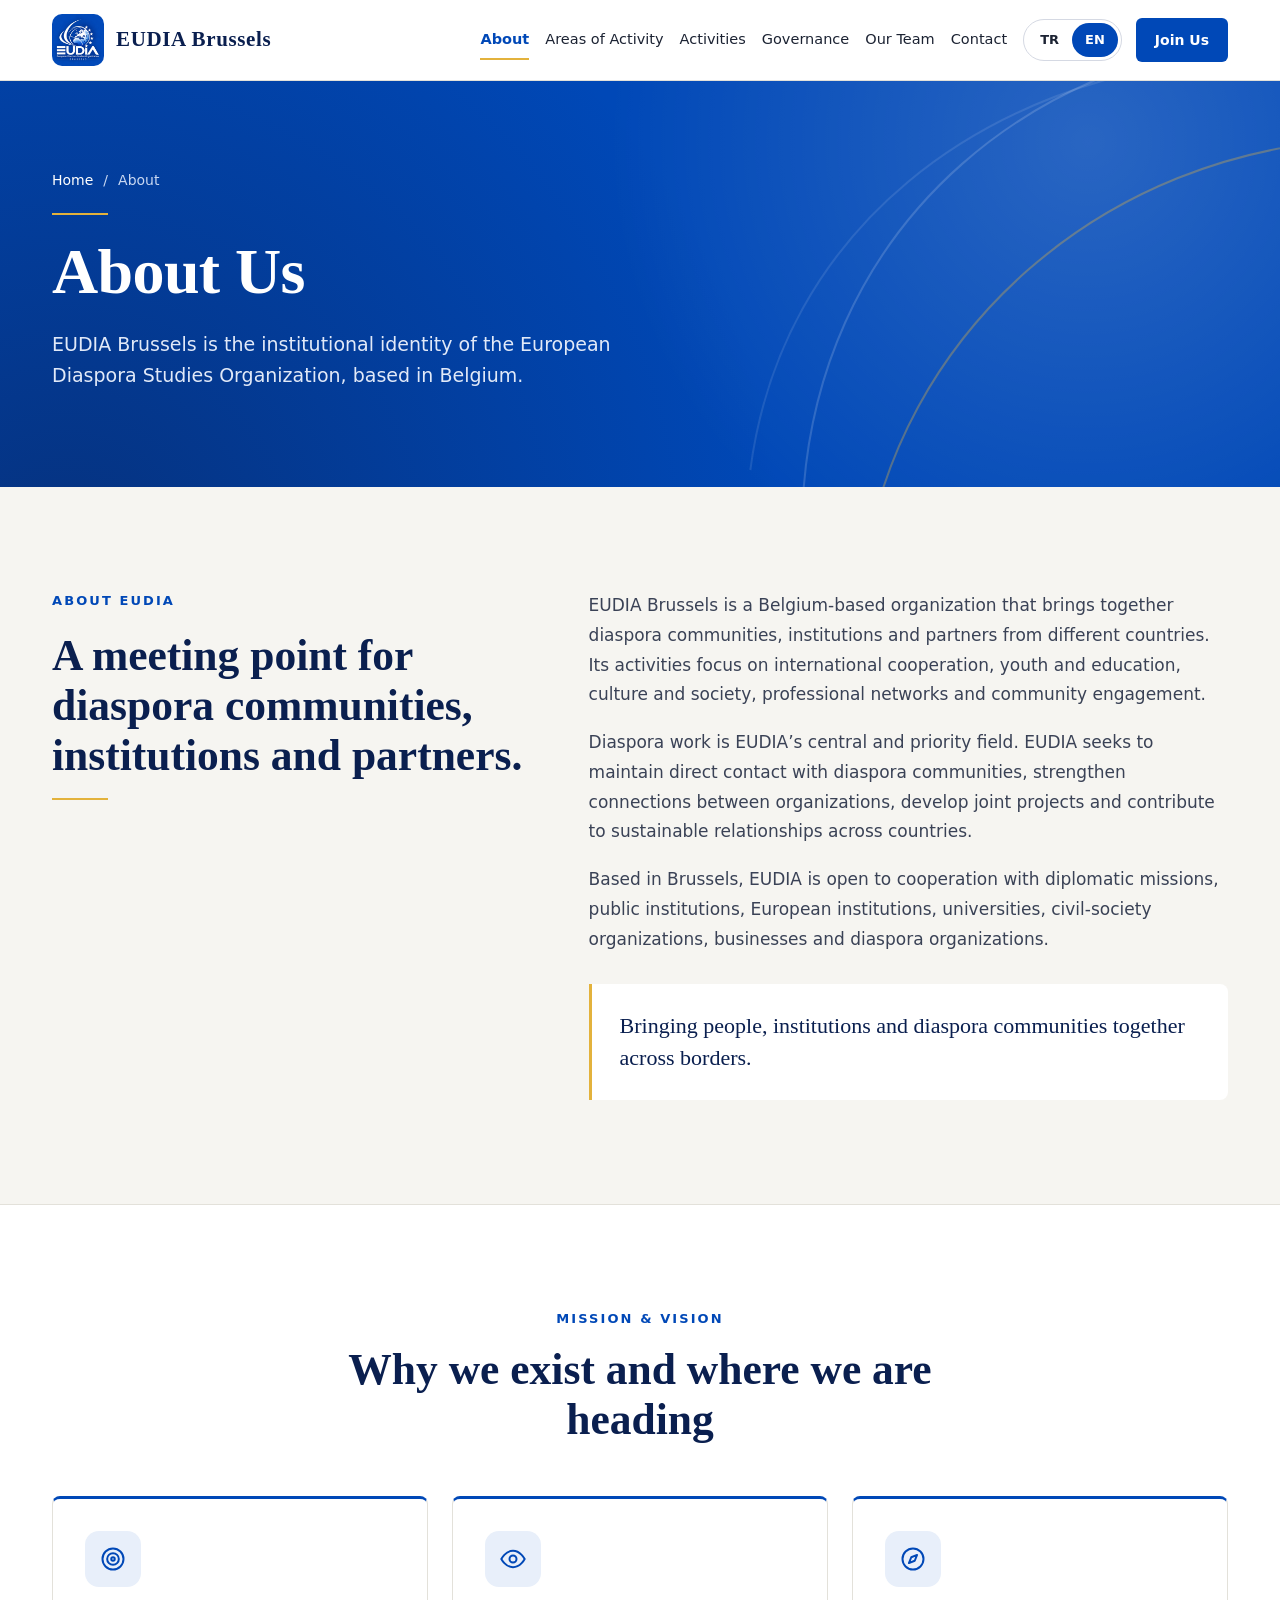
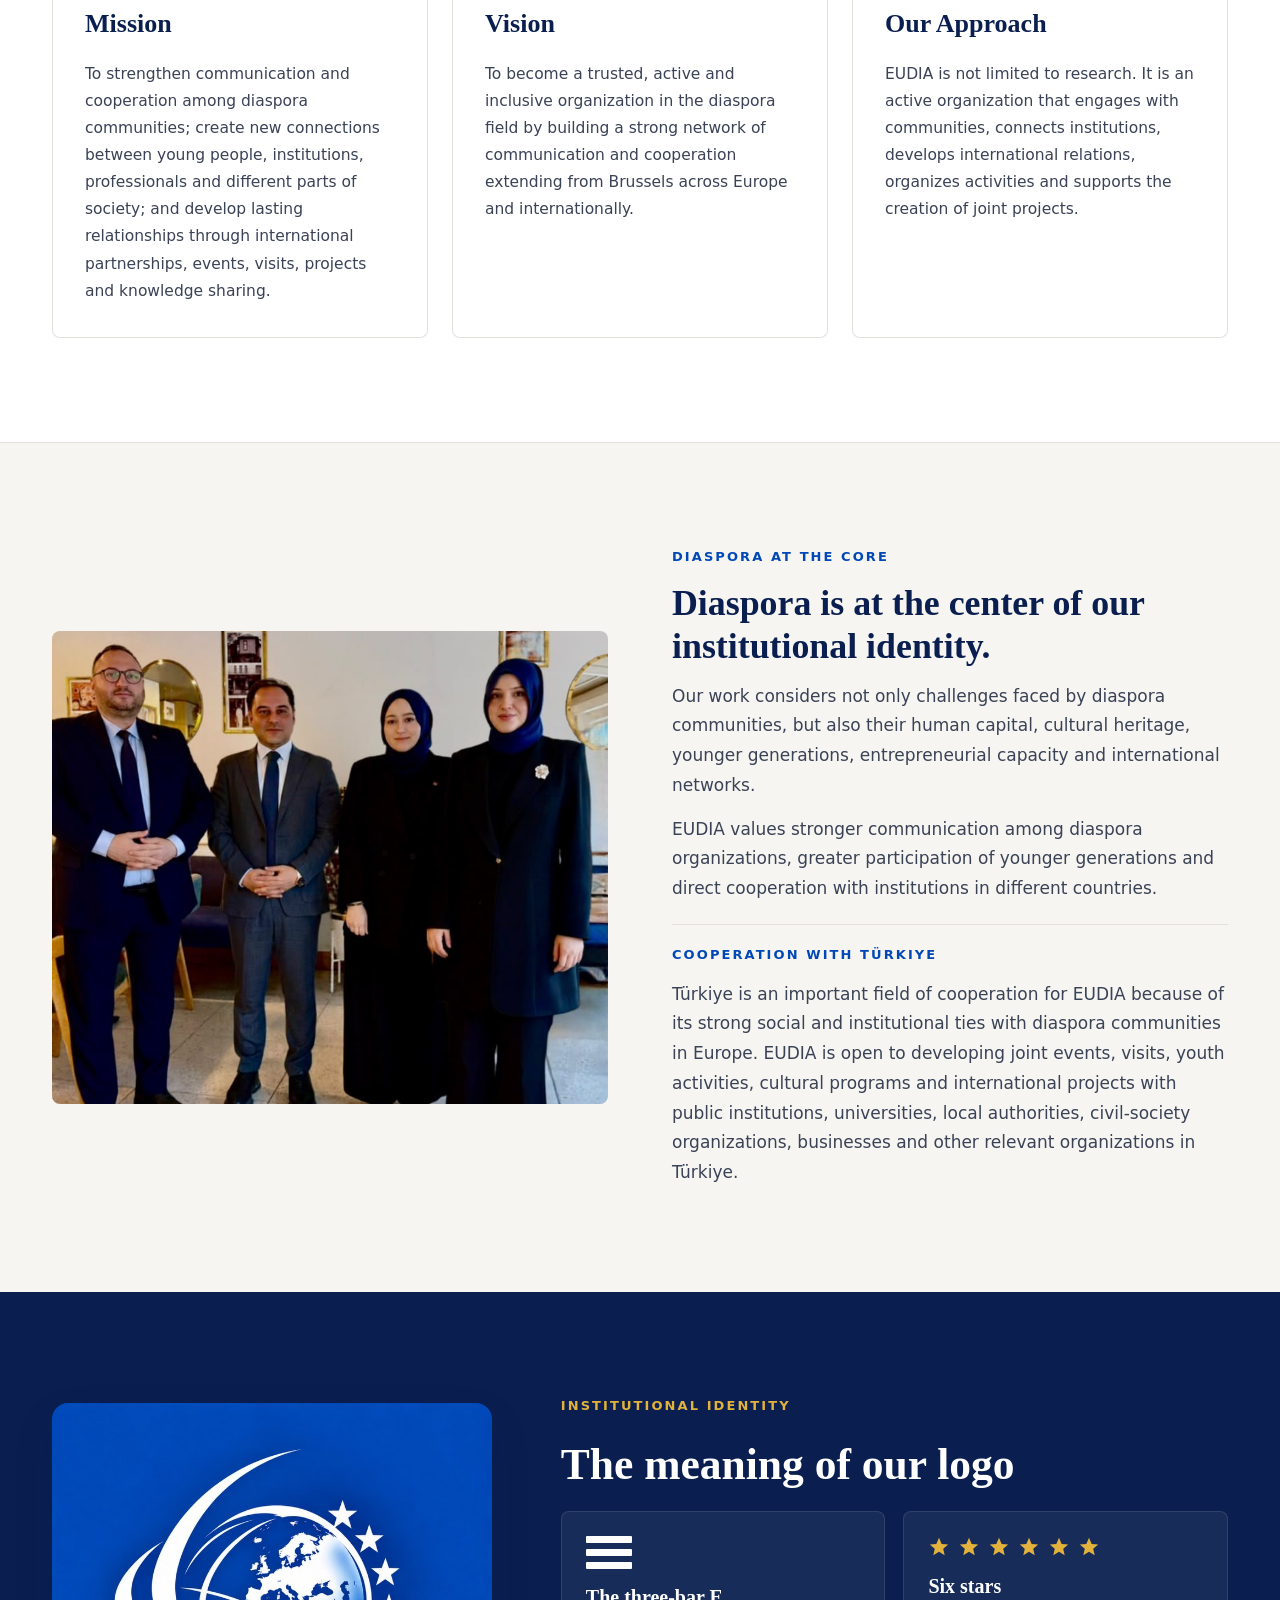
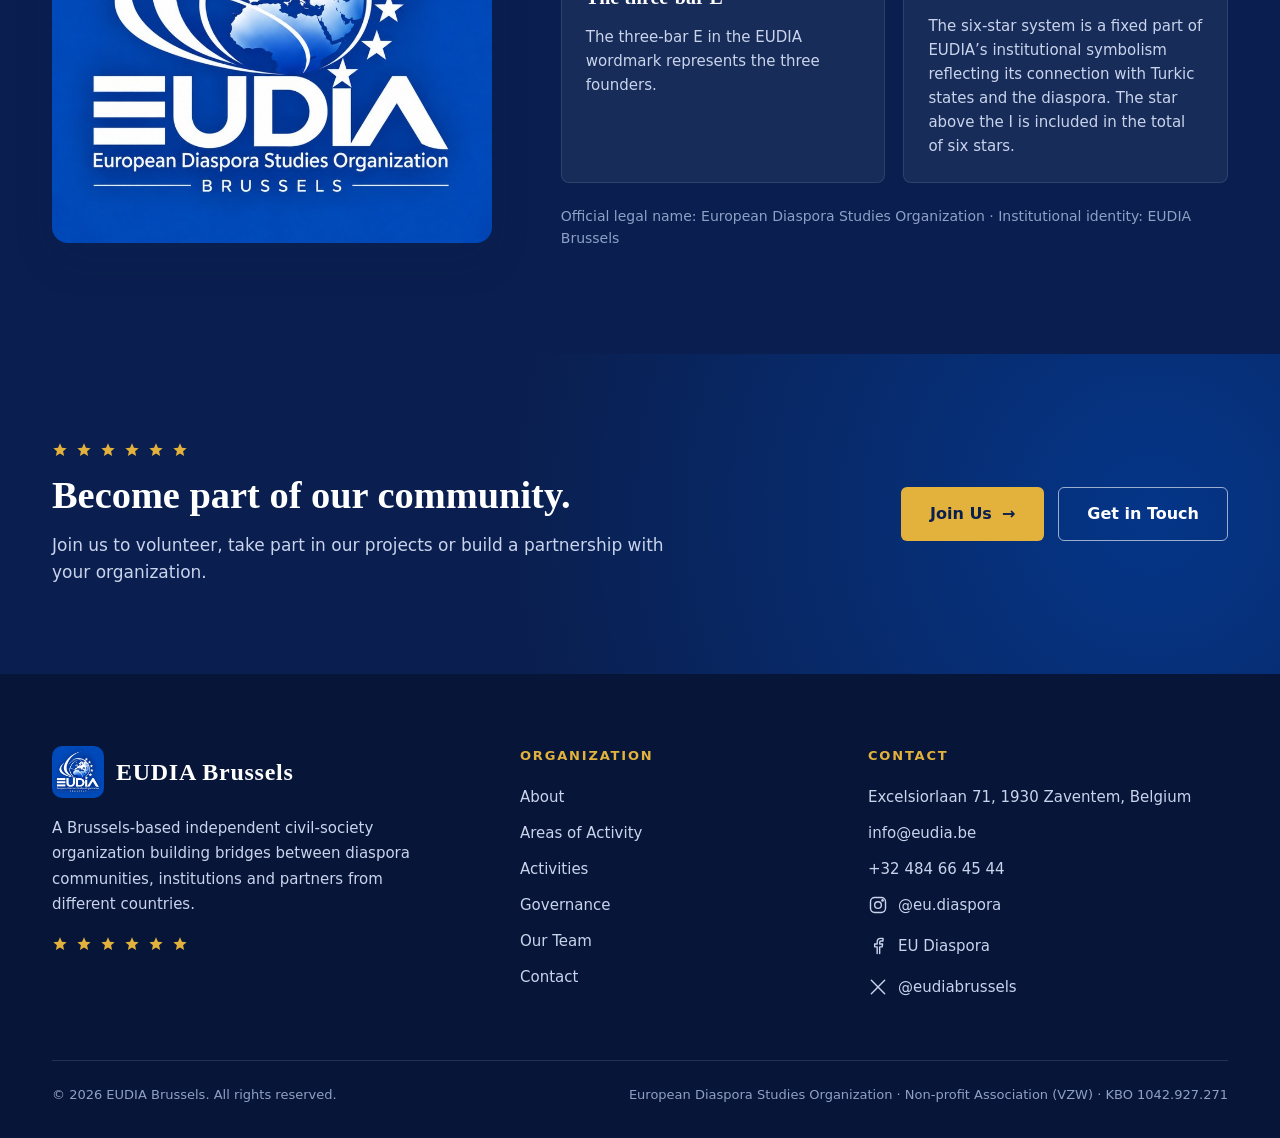
==== commit f765c6e5: "Add files via upload" ====
--- a/About_en.html
+++ b/About_en.html
@@ -12,18 +12,18 @@
   <meta property="og:title" content="About — EUDIA Brussels">
   <meta property="og:description" content="The mission, vision, approach and institutional identity of EUDIA Brussels.">
   <meta property="og:locale" content="en_GB">
-  <meta property="og:image" content="../img/logo/eudia-logo.jpg">
+  <meta property="og:image" content="eudia-logo.jpg">
 
   <link rel="alternate" hreflang="tr" href="About_tr.html">
-  <link rel="icon" type="image/png" href="../img/logo/favicon.png">
-  <link rel="apple-touch-icon" href="../img/logo/eudia-logo.jpg">
+  <link rel="icon" type="image/png" href="favicon.png">
+  <link rel="apple-touch-icon" href="eudia-logo.jpg">
 
   <link rel="preconnect" href="https://fonts.googleapis.com">
   <link rel="preconnect" href="https://fonts.gstatic.com" crossorigin>
   <link rel="stylesheet" href="https://fonts.googleapis.com/css2?family=Inter:wght@400;500;600;700&amp;family=Source+Serif+4:ital,opsz,wght@0,8..60,500;0,8..60,600;0,8..60,700;1,8..60,500&amp;display=swap">
 
-  <link rel="stylesheet" href="../css/common.css">
-  <link rel="stylesheet" href="../css/About.css">
+  <link rel="stylesheet" href="common.css">
+  <link rel="stylesheet" href="About.css">
 </head>
 <body class="page-about">
 
@@ -32,7 +32,7 @@
 <header class="site-header" data-header>
   <div class="container header__inner">
     <a class="brand" href="MainPage_en.html" aria-label="EUDIA Brussels — Home">
-      <img class="brand__logo" src="../img/logo/eudia-logo.jpg" alt="" width="52" height="52">
+      <img class="brand__logo" src="eudia-logo.jpg" alt="" width="52" height="52">
       <span class="brand__text">
         <span class="brand__name">EUDIA Brussels</span>
         <span class="brand__sub" lang="en">European Diaspora Studies Organization</span>
@@ -130,7 +130,7 @@
     <div class="container">
       <div class="split">
         <div class="reveal reveal--left">
-          <div class="photo" data-photo data-label="Photo: Diaspora meeting"><img src="../img/genel/diaspora.jpg" alt="Photo: Diaspora meeting" loading="lazy" decoding="async"></div>
+          <div class="photo" data-photo data-label="Photo: Diaspora meeting"><img src="diaspora.jpg" alt="Photo: Diaspora meeting" loading="lazy" decoding="async"></div>
         </div>
         <div class="split__text reveal reveal--right">
           <div class="split__block">
@@ -154,7 +154,7 @@
     <div class="container">
       <div class="identity" data-identity>
         <div class="identity__logo reveal reveal--zoom">
-          <img src="../img/logo/eudia-logo.jpg" alt="EUDIA logosu" width="800" height="800" loading="lazy">
+          <img src="eudia-logo.jpg" alt="EUDIA logosu" width="800" height="800" loading="lazy">
         </div>
         <div class="identity__text reveal reveal--right">
           <span class="eyebrow eyebrow--gold">Institutional Identity</span>
@@ -200,7 +200,7 @@
     <div class="footer__grid">
       <div class="footer__brand">
         <a class="brand" href="MainPage_en.html">
-          <img class="brand__logo" src="../img/logo/eudia-logo.jpg" alt="" width="52" height="52" loading="lazy">
+          <img class="brand__logo" src="eudia-logo.jpg" alt="" width="52" height="52" loading="lazy">
           <span class="brand__text"><span class="brand__name">EUDIA Brussels</span></span>
         </a>
         <p>A Brussels-based independent civil-society organization building bridges between diaspora communities, institutions and partners from different countries.</p>
@@ -241,7 +241,7 @@
 </button>
 <div class="toast" role="status" aria-live="polite" data-toast></div>
 
-<script src="../javascript/common.js" defer></script>
-<script src="../javascript/About.js" defer></script>
+<script src="common.js" defer></script>
+<script src="About.js" defer></script>
 </body>
 </html>
--- a/common.css
+++ b/common.css
@@ -0,0 +1,732 @@
+/* =========================================================
+   EUDİA Brussels — Ortak stiller (tüm sayfalarda yüklenir)
+   ========================================================= */
+
+/* ---------- 1. Tasarım değişkenleri ---------- */
+:root {
+  --blue: #0048B7;          /* logo mavisi */
+  --blue-600: #003C9A;
+  --blue-50: #E8EFFA;
+  --navy: #0A1F4F;
+  --navy-2: #13306F;
+  --gold: #E3B23C;
+  --gold-600: #C9982A;
+  --gold-text: #8A6812;     /* açık zeminde okunabilir altın */
+
+  --bg: #F6F5F1;
+  --white: #FFFFFF;
+  --ink: #1C2333;
+  --text: #3A4256;
+  --muted: #5B6478;
+  --line: #E3E1DA;
+
+  --font-serif: "Source Serif 4", Georgia, "Times New Roman", serif;
+  --font-sans: "Inter", system-ui, -apple-system, "Segoe UI", Roboto, sans-serif;
+
+  --container: 1240px;
+  --radius: 8px;
+  --header-h: 80px;
+  --ease: cubic-bezier(.22, .61, .36, 1);
+  --shadow-sm: 0 2px 8px rgba(10, 31, 79, .06);
+  --shadow-md: 0 18px 40px rgba(10, 31, 79, .12);
+}
+
+/* ---------- 2. Temel ---------- */
+*, *::before, *::after { box-sizing: border-box; }
+
+html {
+  scroll-behavior: smooth;
+  scroll-padding-top: calc(var(--header-h) + 16px);
+  -webkit-text-size-adjust: 100%;
+}
+
+body {
+  margin: 0;
+  font-family: var(--font-sans);
+  font-size: 16px;
+  line-height: 1.6;
+  color: var(--ink);
+  background: var(--bg);
+  -webkit-font-smoothing: antialiased;
+  overflow-x: clip;
+}
+
+body.menu-open { overflow: hidden; }
+
+img { max-width: 100%; height: auto; display: block; }
+a { color: var(--blue); }
+a:hover { color: var(--navy); }
+h1, h2, h3, h4 { margin: 0; }
+p { margin: 0; }
+
+:focus-visible {
+  outline: 3px solid var(--gold);
+  outline-offset: 3px;
+  border-radius: 4px;
+}
+
+.container {
+  width: 100%;
+  max-width: var(--container);
+  margin: 0 auto;
+  padding: 0 32px;
+}
+
+.sr-only {
+  position: absolute !important;
+  width: 1px; height: 1px;
+  overflow: hidden; clip: rect(0 0 0 0);
+  white-space: nowrap; border: 0; padding: 0; margin: -1px;
+}
+
+.skip-link {
+  position: absolute;
+  left: 16px; top: -60px;
+  z-index: 200;
+  background: var(--navy);
+  color: #fff;
+  padding: 12px 18px;
+  border-radius: 6px;
+  font-weight: 600;
+  text-decoration: none;
+  transition: top .2s;
+}
+.skip-link:focus { top: 12px; color: #fff; }
+
+/* ---------- 3. Tipografi yardımcıları ---------- */
+.eyebrow {
+  display: inline-block;
+  font-size: 13px;
+  font-weight: 600;
+  letter-spacing: .16em;
+  text-transform: uppercase;
+  color: var(--blue);
+}
+.eyebrow--gold { color: var(--gold); }
+.eyebrow--light { color: #fff; }
+
+.section-title {
+  font-family: var(--font-serif);
+  font-weight: 600;
+  font-size: clamp(30px, 3.4vw, 44px);
+  line-height: 1.15;
+  color: var(--navy);
+}
+
+.lead {
+  font-size: 17px;
+  line-height: 1.75;
+  color: var(--text);
+}
+
+.gold-rule {
+  display: block;
+  width: 56px;
+  height: 2px;
+  background: var(--gold);
+  transform-origin: left;
+}
+.reveal .gold-rule, .gold-rule.reveal { transition: transform .9s var(--ease) .2s; }
+.reveal:not(.is-visible) .gold-rule { transform: scaleX(0); }
+
+/* ---------- 4. Bölümler ---------- */
+.section { padding: 104px 0; }
+.section--white { background: var(--white); border-top: 1px solid var(--line); border-bottom: 1px solid var(--line); }
+.section--navy { background: var(--navy); color: #fff; }
+.section--navy .section-title { color: #fff; }
+.section--navy .lead { color: #C9D4EC; }
+
+.section-head {
+  display: flex;
+  flex-direction: column;
+  gap: 14px;
+  max-width: 720px;
+  margin-bottom: 52px;
+}
+.section-head--center { align-items: center; text-align: center; margin-left: auto; margin-right: auto; }
+.section-head--row {
+  max-width: none;
+  flex-direction: row;
+  flex-wrap: wrap;
+  align-items: flex-end;
+  justify-content: space-between;
+  gap: 20px;
+}
+.section-head--row > div { display: flex; flex-direction: column; gap: 14px; max-width: 720px; }
+
+/* ---------- 5. Butonlar ---------- */
+.btn {
+  position: relative;
+  display: inline-flex;
+  align-items: center;
+  justify-content: center;
+  gap: 10px;
+  min-height: 48px;
+  padding: 14px 24px;
+  border: 1px solid transparent;
+  border-radius: 6px;
+  font: 600 15px/1.2 var(--font-sans);
+  white-space: nowrap;
+  text-decoration: none;
+  cursor: pointer;
+  overflow: hidden;
+  isolation: isolate;
+  transition: transform .25s var(--ease), box-shadow .25s var(--ease), background-color .25s, color .25s, border-color .25s;
+}
+.btn:hover { transform: translateY(-2px); }
+.btn:active { transform: translateY(0); }
+.btn--lg { min-height: 54px; padding: 16px 28px; font-size: 16px; }
+.btn--sm { min-height: 44px; padding: 11px 18px; font-size: 14px; }
+
+.btn--primary { background: var(--blue); color: #fff; }
+.btn--primary:hover { background: var(--blue-600); color: #fff; box-shadow: 0 10px 24px rgba(0, 72, 183, .28); }
+
+.btn--gold { background: var(--gold); color: var(--navy); font-weight: 700; }
+.btn--gold:hover { background: var(--gold); color: var(--navy); box-shadow: 0 10px 26px rgba(227, 178, 60, .38); }
+/* parıltı efekti */
+.btn--gold::before {
+  content: "";
+  position: absolute;
+  inset: 0;
+  z-index: -1;
+  background: linear-gradient(110deg, transparent 30%, rgba(255, 255, 255, .55) 50%, transparent 70%);
+  transform: translateX(-120%);
+  transition: transform .8s var(--ease);
+}
+.btn--gold:hover::before { transform: translateX(120%); }
+
+.btn--light { background: #fff; color: var(--blue); font-weight: 700; }
+.btn--light:hover { color: var(--navy); box-shadow: 0 10px 24px rgba(0, 0, 0, .18); }
+
+.btn--outline-light { border-color: rgba(255, 255, 255, .6); color: #fff; }
+.btn--outline-light:hover { background: rgba(255, 255, 255, .1); border-color: #fff; color: #fff; }
+
+.btn--outline { border-color: var(--blue); color: var(--blue); }
+.btn--outline:hover { background: var(--blue); color: #fff; }
+
+.link-arrow {
+  display: inline-flex;
+  align-items: center;
+  gap: 8px;
+  font-weight: 600;
+  font-size: 16px;
+  color: var(--blue);
+  text-decoration: none;
+  background: linear-gradient(currentColor, currentColor) 0 100% / 0 1.5px no-repeat;
+  padding-bottom: 3px;
+  transition: background-size .35s var(--ease), color .25s;
+}
+.link-arrow:hover { background-size: 100% 1.5px; }
+.link-arrow--light { color: #fff; }
+.link-arrow--light:hover { color: #fff; }
+
+.arrow { display: inline-block; transition: transform .3s var(--ease); }
+.btn:hover .arrow, .link-arrow:hover .arrow { transform: translateX(5px); }
+
+/* ---------- 6. Üst menü (header) ---------- */
+.site-header {
+  position: sticky;
+  top: 0;
+  z-index: 100;
+  background: #fff;
+  border-bottom: 1px solid var(--line);
+  transition: box-shadow .3s var(--ease);
+}
+.site-header.is-scrolled { box-shadow: 0 6px 24px rgba(10, 31, 79, .08); }
+
+.header__inner {
+  display: flex;
+  align-items: center;
+  justify-content: space-between;
+  gap: 24px;
+  height: var(--header-h);
+}
+
+.brand {
+  display: flex;
+  align-items: center;
+  gap: 12px;
+  text-decoration: none;
+  flex-shrink: 0;
+}
+.brand__logo {
+  width: 52px;
+  height: 52px;
+  border-radius: 10px;
+  object-fit: cover;
+  transition: transform .4s var(--ease);
+}
+.brand:hover .brand__logo { transform: rotate(-4deg) scale(1.04); }
+.brand__text { display: flex; flex-direction: column; gap: 2px; }
+.brand__name {
+  font-family: var(--font-serif);
+  font-weight: 700;
+  font-size: 21px;
+  letter-spacing: .03em;
+  color: var(--navy);
+  line-height: 1.1;
+}
+.brand__sub {
+  font-size: 10.5px;
+  letter-spacing: .07em;
+  text-transform: uppercase;
+  color: var(--muted);
+}
+
+.nav { display: flex; align-items: center; gap: 24px; }
+.nav__list { display: flex; gap: 22px; list-style: none; margin: 0; padding: 0; }
+.nav__link {
+  position: relative;
+  display: inline-block;
+  padding: 6px 0;
+  font-size: 15px;
+  font-weight: 500;
+  color: var(--ink);
+  text-decoration: none;
+  white-space: nowrap;
+}
+.nav__link::after {
+  content: "";
+  position: absolute;
+  left: 0; right: 0; bottom: -2px;
+  height: 2px;
+  background: var(--gold);
+  transform: scaleX(0);
+  transform-origin: left;
+  transition: transform .35s var(--ease);
+}
+.nav__link:hover { color: var(--blue); }
+.nav__link:hover::after, .nav__link.is-active::after { transform: scaleX(1); }
+.nav__link.is-active { color: var(--blue); font-weight: 600; }
+
+.nav__actions { display: flex; align-items: center; gap: 14px; }
+
+.lang-switch {
+  display: flex;
+  border: 1px solid #D5D9E3;
+  border-radius: 999px;
+  padding: 3px;
+}
+.lang-switch a {
+  display: inline-flex;
+  align-items: center;
+  min-height: 34px;
+  padding: 0 13px;
+  border-radius: 999px;
+  font-size: 13px;
+  font-weight: 600;
+  color: var(--ink);
+  text-decoration: none;
+  transition: background-color .25s, color .25s;
+}
+.lang-switch a:hover { color: var(--blue); }
+.lang-switch a[aria-current="true"] { background: var(--blue); color: #fff; }
+
+.menu-toggle {
+  display: none;
+  position: relative;
+  width: 48px;
+  height: 48px;
+  border: 1px solid var(--line);
+  border-radius: 8px;
+  background: #fff;
+  cursor: pointer;
+}
+.menu-toggle span:not(.sr-only) {
+  position: absolute;
+  left: 13px;
+  width: 22px;
+  height: 2px;
+  background: var(--navy);
+  border-radius: 2px;
+  transition: transform .35s var(--ease), opacity .2s, top .35s var(--ease);
+}
+.menu-toggle span:nth-child(1) { top: 16px; }
+.menu-toggle span:nth-child(2) { top: 23px; }
+.menu-toggle span:nth-child(3) { top: 30px; }
+.menu-toggle[aria-expanded="true"] span:nth-child(1) { top: 23px; transform: rotate(45deg); }
+.menu-toggle[aria-expanded="true"] span:nth-child(2) { opacity: 0; }
+.menu-toggle[aria-expanded="true"] span:nth-child(3) { top: 23px; transform: rotate(-45deg); }
+
+/* Orta ekranlar (dizüstü, yakınlaştırılmış tarayıcı): menü sıkışık ama görünür */
+@media (max-width: 1320px) {
+  .brand__sub { display: none; }
+  .nav, .nav__list { gap: 16px; }
+  .nav__link { font-size: 14.5px; }
+}
+@media (max-width: 1180px) {
+  .nav__actions .btn { display: none; }
+}
+
+/* Telefon ve tablet: hamburger menü */
+@media (max-width: 1024px) {
+  .nav__actions .btn { display: inline-flex; }
+  .menu-toggle { display: inline-block; }
+  .nav {
+    position: absolute;
+    top: 100%;
+    left: 0;
+    right: 0;
+    height: calc(100vh - 100%);
+    height: calc(100dvh - 100%);
+    flex-direction: column;
+    align-items: stretch;
+    gap: 0;
+    padding: 12px 32px 40px;
+    background: #fff;
+    overflow-y: auto;
+    opacity: 0;
+    transform: translateY(-12px);
+    visibility: hidden;
+    transition: opacity .35s var(--ease), transform .45s var(--ease), visibility .45s;
+  }
+  .nav.is-open { opacity: 1; transform: none; visibility: visible; }
+  .nav__list { flex-direction: column; gap: 0; }
+  .nav__link {
+    display: block;
+    padding: 18px 0;
+    font-family: var(--font-serif);
+    font-size: 22px;
+    border-bottom: 1px solid var(--line);
+  }
+  .nav__link::after { display: none; }
+  .nav.is-open .nav__list li { animation: rise .5s var(--ease) both; }
+  .nav.is-open .nav__list li:nth-child(2) { animation-delay: .05s; }
+  .nav.is-open .nav__list li:nth-child(3) { animation-delay: .1s; }
+  .nav.is-open .nav__list li:nth-child(4) { animation-delay: .15s; }
+  .nav.is-open .nav__list li:nth-child(5) { animation-delay: .2s; }
+  .nav__actions { margin-top: 28px; justify-content: space-between; flex-wrap: wrap; }
+}
+
+@media (max-width: 560px) {
+  .container { padding: 0 20px; }
+  .brand__sub { display: none; }
+  .brand__name { font-size: 19px; }
+  .nav { padding-left: 20px; padding-right: 20px; }
+}
+
+/* ---------- 7. Alt sayfa başlığı (page hero) ---------- */
+.page-hero {
+  position: relative;
+  overflow: hidden;
+  padding: 88px 0 96px;
+  background: var(--blue);
+  color: #fff;
+}
+.page-hero::before {
+  content: "";
+  position: absolute;
+  inset: 0;
+  background:
+    radial-gradient(circle at 85% 15%, rgba(255, 255, 255, .16), transparent 42%),
+    radial-gradient(circle at 5% 120%, rgba(10, 31, 79, .55), transparent 55%);
+  pointer-events: none;
+}
+.page-hero .container { position: relative; }
+.page-hero__inner { display: flex; flex-direction: column; gap: 22px; max-width: 760px; }
+.page-hero h1 {
+  font-family: var(--font-serif);
+  font-weight: 600;
+  font-size: clamp(40px, 5vw, 64px);
+  line-height: 1.08;
+  letter-spacing: -.01em;
+}
+.page-hero p { font-size: 19px; line-height: 1.65; color: #E1E9F8; max-width: 640px; }
+
+.breadcrumb { display: flex; flex-wrap: wrap; gap: 10px; align-items: center; font-size: 14px; color: #C9D8F2; }
+.breadcrumb a { color: #fff; text-decoration: none; }
+.breadcrumb a:hover { text-decoration: underline; color: #fff; }
+
+.hero-anim > * { animation: rise .9s var(--ease) both; }
+.hero-anim > *:nth-child(2) { animation-delay: .1s; }
+.hero-anim > *:nth-child(3) { animation-delay: .2s; }
+.hero-anim > *:nth-child(4) { animation-delay: .3s; }
+.hero-anim > *:nth-child(5) { animation-delay: .4s; }
+
+/* Logo kavislerini anımsatan dekoratif çizgiler */
+.deco-arcs {
+  position: absolute;
+  right: -80px;
+  top: 50%;
+  width: 620px;
+  max-width: 70vw;
+  transform: translateY(-50%);
+  pointer-events: none;
+}
+.deco-arcs path {
+  fill: none;
+  stroke: rgba(255, 255, 255, .16);
+  stroke-width: 2;
+}
+.deco-arcs path:nth-child(2) { stroke: rgba(255, 255, 255, .1); }
+.deco-arcs path:nth-child(3) { stroke: rgba(227, 178, 60, .35); }
+
+/* ---------- 8. Kartlar ---------- */
+.card {
+  background: var(--white);
+  border: 1px solid var(--line);
+  border-radius: var(--radius);
+  padding: 32px;
+  transition: transform .4s var(--ease), box-shadow .4s var(--ease), border-color .4s;
+}
+.card--lift:hover { transform: translateY(-6px); box-shadow: var(--shadow-md); }
+.card--accent { border-top: 3px solid var(--blue); }
+
+.icon-badge {
+  display: inline-flex;
+  align-items: center;
+  justify-content: center;
+  width: 56px;
+  height: 56px;
+  border-radius: 14px;
+  background: var(--blue-50);
+  color: var(--blue);
+  flex-shrink: 0;
+  transition: background-color .35s, color .35s, transform .45s var(--ease);
+}
+.icon-badge svg { width: 28px; height: 28px; }
+
+.grid { display: grid; gap: 24px; }
+.grid--2 { grid-template-columns: repeat(auto-fit, minmax(min(100%, 420px), 1fr)); }
+.grid--3 { grid-template-columns: repeat(auto-fit, minmax(min(100%, 290px), 1fr)); }
+.grid--4 { grid-template-columns: repeat(auto-fit, minmax(min(100%, 250px), 1fr)); }
+
+/* İki sütun: metin + görsel */
+.split {
+  display: grid;
+  grid-template-columns: repeat(auto-fit, minmax(min(100%, 440px), 1fr));
+  gap: 64px;
+  align-items: center;
+}
+.split__text { display: flex; flex-direction: column; gap: 20px; }
+
+/* ---------- 9. Fotoğraflar (eksikse yer tutucu gösterir) ---------- */
+.photo {
+  position: relative;
+  overflow: hidden;
+  border-radius: var(--radius);
+  background: #DCE4F2;
+}
+.photo img {
+  width: 100%;
+  height: 100%;
+  object-fit: cover;
+  opacity: 0;
+  transition: opacity .7s var(--ease), transform 1.2s var(--ease);
+}
+.photo.is-loaded img { opacity: 1; }
+.photo:hover img { transform: scale(1.04); }
+.photo.is-missing,
+.avatar.is-missing {
+  background-color: #DCE4F2;
+  background-image: repeating-linear-gradient(135deg, rgba(0, 72, 183, .08) 0 12px, transparent 12px 24px);
+}
+.photo.is-missing::after {
+  content: attr(data-label);
+  position: absolute;
+  left: 20px;
+  bottom: 20px;
+  padding: 8px 12px;
+  border-radius: 4px;
+  background: #fff;
+  color: var(--text);
+  font-size: 13px;
+}
+
+.avatar {
+  position: relative;
+  width: 144px;
+  aspect-ratio: 1;
+  border-radius: 50%;
+  overflow: hidden;
+  border: 4px solid #fff;
+  box-shadow: 0 0 0 2px var(--blue);
+  background: #DCE4F2;
+  flex-shrink: 0;
+}
+.avatar img { width: 100%; height: 100%; object-fit: cover; object-position: center 15%; opacity: 0; transition: opacity .6s; }
+.avatar.is-loaded img { opacity: 1; }
+.avatar.is-missing::after {
+  content: attr(data-initials);
+  position: absolute;
+  inset: 0;
+  display: flex;
+  align-items: center;
+  justify-content: center;
+  font-family: var(--font-serif);
+  font-size: 38px;
+  font-weight: 600;
+  color: var(--blue);
+}
+
+/* ---------- 10. Harekete geçirici bant (CTA) ---------- */
+.cta-band {
+  position: relative;
+  overflow: hidden;
+  background: var(--navy);
+  color: #fff;
+  padding: 88px 0;
+}
+.cta-band::before {
+  content: "";
+  position: absolute;
+  inset: 0;
+  background: radial-gradient(circle at 90% 50%, rgba(0, 72, 183, .55), transparent 55%);
+}
+.cta-band .container { position: relative; }
+.cta-band__inner {
+  display: flex;
+  flex-wrap: wrap;
+  align-items: center;
+  justify-content: space-between;
+  gap: 32px;
+}
+.cta-band__text { display: flex; flex-direction: column; gap: 14px; max-width: 640px; }
+.cta-band h2 {
+  font-family: var(--font-serif);
+  font-weight: 600;
+  font-size: clamp(30px, 3vw, 40px);
+  line-height: 1.2;
+}
+.cta-band p { font-size: 17px; line-height: 1.6; color: #C9D4EC; }
+.cta-band__actions { display: flex; flex-wrap: wrap; gap: 14px; }
+
+.stars {
+  display: flex;
+  gap: 8px;
+}
+.stars svg { width: 16px; height: 16px; fill: var(--gold); }
+
+/* ---------- 11. Alt bilgi (footer) ---------- */
+.site-footer { background: #071538; color: #C9D4EC; padding: 72px 0 32px; }
+.footer__grid {
+  display: grid;
+  grid-template-columns: 1.4fr 1fr 1.2fr;
+  gap: 48px;
+}
+.footer__brand { display: flex; flex-direction: column; gap: 18px; }
+.footer__brand .brand__name { color: #fff; font-size: 24px; }
+.footer__brand p { font-size: 15px; line-height: 1.7; max-width: 380px; }
+.footer__title {
+  margin-bottom: 18px;
+  font-size: 13px;
+  font-weight: 600;
+  letter-spacing: .14em;
+  text-transform: uppercase;
+  color: var(--gold);
+}
+.footer__list { list-style: none; margin: 0; padding: 0; display: flex; flex-direction: column; gap: 12px; font-size: 15px; }
+.footer__list a { color: #C9D4EC; text-decoration: none; transition: color .2s, padding-left .3s var(--ease); }
+.footer__list a:hover { color: #fff; padding-left: 4px; }
+.footer__social {
+  display: inline-flex;
+  align-items: center;
+  gap: 10px;
+}
+.footer__social svg { width: 20px; height: 20px; }
+.footer__bottom {
+  margin-top: 56px;
+  padding-top: 24px;
+  border-top: 1px solid rgba(255, 255, 255, .12);
+  display: flex;
+  flex-wrap: wrap;
+  justify-content: space-between;
+  gap: 12px;
+  font-size: 13px;
+  color: #8FA0C6;
+}
+
+@media (max-width: 900px) {
+  .footer__grid { grid-template-columns: 1fr 1fr; }
+  .footer__brand { grid-column: 1 / -1; }
+}
+@media (max-width: 560px) {
+  .footer__grid { grid-template-columns: 1fr; }
+}
+
+/* ---------- 12. Yukarı çık düğmesi ve bildirim ---------- */
+.back-to-top {
+  position: fixed;
+  right: 24px;
+  bottom: 24px;
+  z-index: 90;
+  width: 50px;
+  height: 50px;
+  border: 0;
+  border-radius: 50%;
+  background: var(--blue);
+  color: #fff;
+  cursor: pointer;
+  box-shadow: 0 10px 24px rgba(0, 72, 183, .3);
+  opacity: 0;
+  visibility: hidden;
+  transform: translateY(16px);
+  transition: opacity .3s, transform .3s var(--ease), visibility .3s, background-color .25s;
+}
+.back-to-top.is-visible { opacity: 1; visibility: visible; transform: none; }
+.back-to-top:hover { background: var(--navy); }
+.back-to-top svg { width: 22px; height: 22px; margin: auto; }
+
+.toast {
+  position: fixed;
+  left: 50%;
+  bottom: 28px;
+  z-index: 150;
+  padding: 12px 20px;
+  border-radius: 999px;
+  background: var(--navy);
+  color: #fff;
+  font-size: 14px;
+  font-weight: 500;
+  box-shadow: var(--shadow-md);
+  opacity: 0;
+  pointer-events: none;
+  transform: translate(-50%, 16px);
+  transition: opacity .3s, transform .35s var(--ease);
+}
+.toast.is-visible { opacity: 1; transform: translate(-50%, 0); }
+
+/* ---------- 13. Kaydırınca beliren animasyonlar ---------- */
+.js .reveal {
+  opacity: 0;
+  transform: translateY(28px);
+  transition: opacity .6s var(--ease), transform .6s var(--ease);
+  transition-delay: var(--d, 0ms);
+}
+.js .reveal--left { transform: translateX(-36px); }
+.js .reveal--right { transform: translateX(36px); }
+.js .reveal--zoom { transform: scale(.94); }
+.js .reveal.is-visible { opacity: 1; transform: none; }
+
+/* ---------- 14. Animasyon tanımları ---------- */
+@keyframes page-in { from { opacity: 0; } to { opacity: 1; } }
+@keyframes rise { from { opacity: 0; transform: translateY(24px); } to { opacity: 1; transform: none; } }
+@keyframes draw { to { stroke-dashoffset: 0; } }
+@keyframes float { 0%, 100% { transform: translateY(0); } 50% { transform: translateY(-12px); } }
+@keyframes twinkle { 0%, 100% { opacity: 1; transform: scale(1); } 50% { opacity: .45; transform: scale(.85); } }
+@keyframes pulse-ring {
+  0% { box-shadow: 0 0 0 0 rgba(227, 178, 60, .55); }
+  100% { box-shadow: 0 0 0 18px rgba(227, 178, 60, 0); }
+}
+
+/* Hareket azaltma tercihine saygı */
+@media (prefers-reduced-motion: reduce) {
+  html { scroll-behavior: auto; }
+  *, *::before, *::after {
+    animation-duration: .01ms !important;
+    animation-iteration-count: 1 !important;
+    transition-duration: .01ms !important;
+  }
+  .js .reveal { opacity: 1; transform: none; }
+}
+
+/* ---------- 15. Küçük ekran boşlukları ---------- */
+@media (max-width: 600px) {
+  .section { padding: 72px 0; }
+  .section-head { margin-bottom: 36px; }
+  .page-hero { padding: 64px 0 72px; }
+  .page-hero p { font-size: 17px; }
+  .cta-band { padding: 64px 0; }
+  .card { padding: 26px; }
+  .back-to-top { right: 16px; bottom: 16px; }
+}
--- a/About.css
+++ b/About.css
@@ -0,0 +1,102 @@
+/* =========================================================
+   EUDİA Brussels — Hakkımızda (About_tr / About_en)
+   ========================================================= */
+
+.about-intro__body { display: flex; flex-direction: column; gap: 18px; }
+
+.about-intro__grid {
+  display: grid;
+  grid-template-columns: minmax(0, .85fr) minmax(0, 1.15fr);
+  gap: 64px;
+  align-items: start;
+}
+.about-intro__head { display: flex; flex-direction: column; gap: 18px; position: sticky; top: 120px; }
+
+@media (max-width: 900px) {
+  .about-intro__grid { grid-template-columns: 1fr; gap: 28px; }
+  .about-intro__head { position: static; }
+}
+
+.highlight-quote {
+  margin: 12px 0 0;
+  padding: 26px 28px;
+  border-left: 3px solid var(--gold);
+  background: #fff;
+  border-radius: 0 var(--radius) var(--radius) 0;
+  font-family: var(--font-serif);
+  font-size: 22px;
+  line-height: 1.45;
+  color: var(--navy);
+}
+
+/* Misyon / Vizyon / Yaklaşım */
+.mva-card { display: flex; flex-direction: column; gap: 16px; }
+.mva-card h3 { font-family: var(--font-serif); font-size: 26px; font-weight: 600; color: var(--navy); }
+.mva-card p { font-size: 15.5px; line-height: 1.75; color: var(--text); }
+.mva-card:hover .icon-badge { background: var(--blue); color: #fff; transform: rotate(-6deg); }
+
+/* Diaspora / Türkiye */
+.split .photo { aspect-ratio: 4 / 3.4; }
+.split__block { display: flex; flex-direction: column; gap: 14px; }
+.split__block h2, .split__block h3 { font-family: var(--font-serif); font-weight: 600; color: var(--navy); }
+.split__block h2 { font-size: clamp(28px, 2.8vw, 36px); line-height: 1.2; }
+.split__divider { height: 1px; background: var(--line); }
+
+/* Kurumsal kimlik */
+.identity {
+  display: grid;
+  grid-template-columns: minmax(0, .8fr) minmax(0, 1.2fr);
+  gap: 64px;
+  align-items: center;
+}
+.identity__logo {
+  border-radius: 16px;
+  overflow: hidden;
+  box-shadow: var(--shadow-md);
+  max-width: 440px;
+}
+.identity__text { display: flex; flex-direction: column; gap: 22px; }
+.identity__facts { display: grid; grid-template-columns: repeat(auto-fit, minmax(min(100%, 220px), 1fr)); gap: 18px; }
+.identity__fact {
+  display: flex;
+  flex-direction: column;
+  gap: 12px;
+  padding: 24px;
+  border-radius: var(--radius);
+  background: rgba(255, 255, 255, .06);
+  border: 1px solid rgba(255, 255, 255, .1);
+}
+.identity__fact strong { font-family: var(--font-serif); font-size: 20px; font-weight: 600; color: #fff; }
+.identity__fact span { font-size: 15px; line-height: 1.6; color: #C9D4EC; }
+
+.bars { display: flex; flex-direction: column; gap: 6px; }
+.bars i {
+  display: block;
+  width: 46px;
+  height: 7px;
+  background: #fff;
+  border-radius: 1px;
+  transform: scaleX(0);
+  transform-origin: left;
+  transition: transform .6s var(--ease);
+}
+.is-lit .bars i { transform: scaleX(1); }
+.is-lit .bars i:nth-child(2) { transition-delay: .15s; }
+.is-lit .bars i:nth-child(3) { transition-delay: .3s; }
+
+.identity .stars svg {
+  width: 22px;
+  height: 22px;
+  opacity: .2;
+  transform: scale(.6) rotate(-30deg);
+  transition: opacity .5s var(--ease), transform .6s var(--ease);
+  transition-delay: calc(var(--i, 0) * 140ms);
+}
+.identity.is-lit .stars svg { opacity: 1; transform: none; }
+
+.legal-line { font-size: 14px; color: #8FA0C6; }
+
+@media (max-width: 900px) {
+  .identity { grid-template-columns: 1fr; gap: 36px; }
+  .identity__logo { max-width: 320px; }
+}
